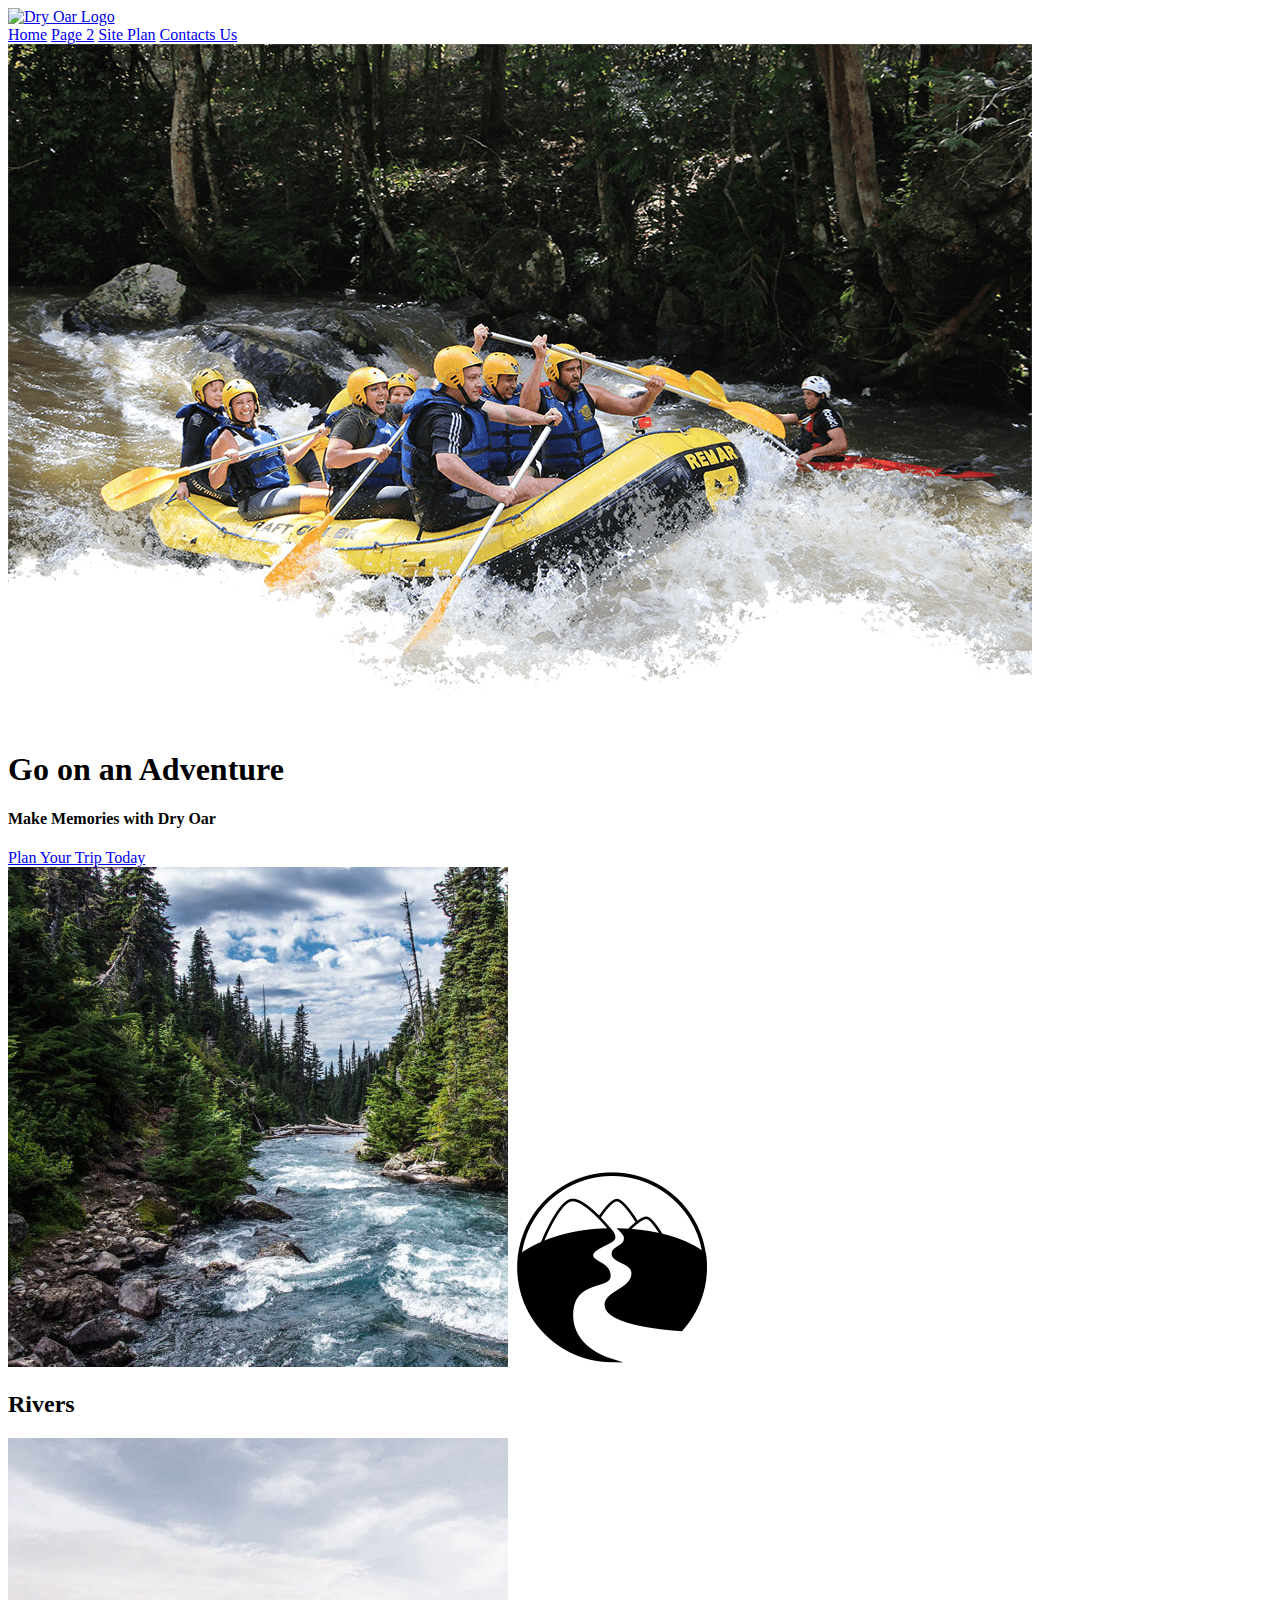
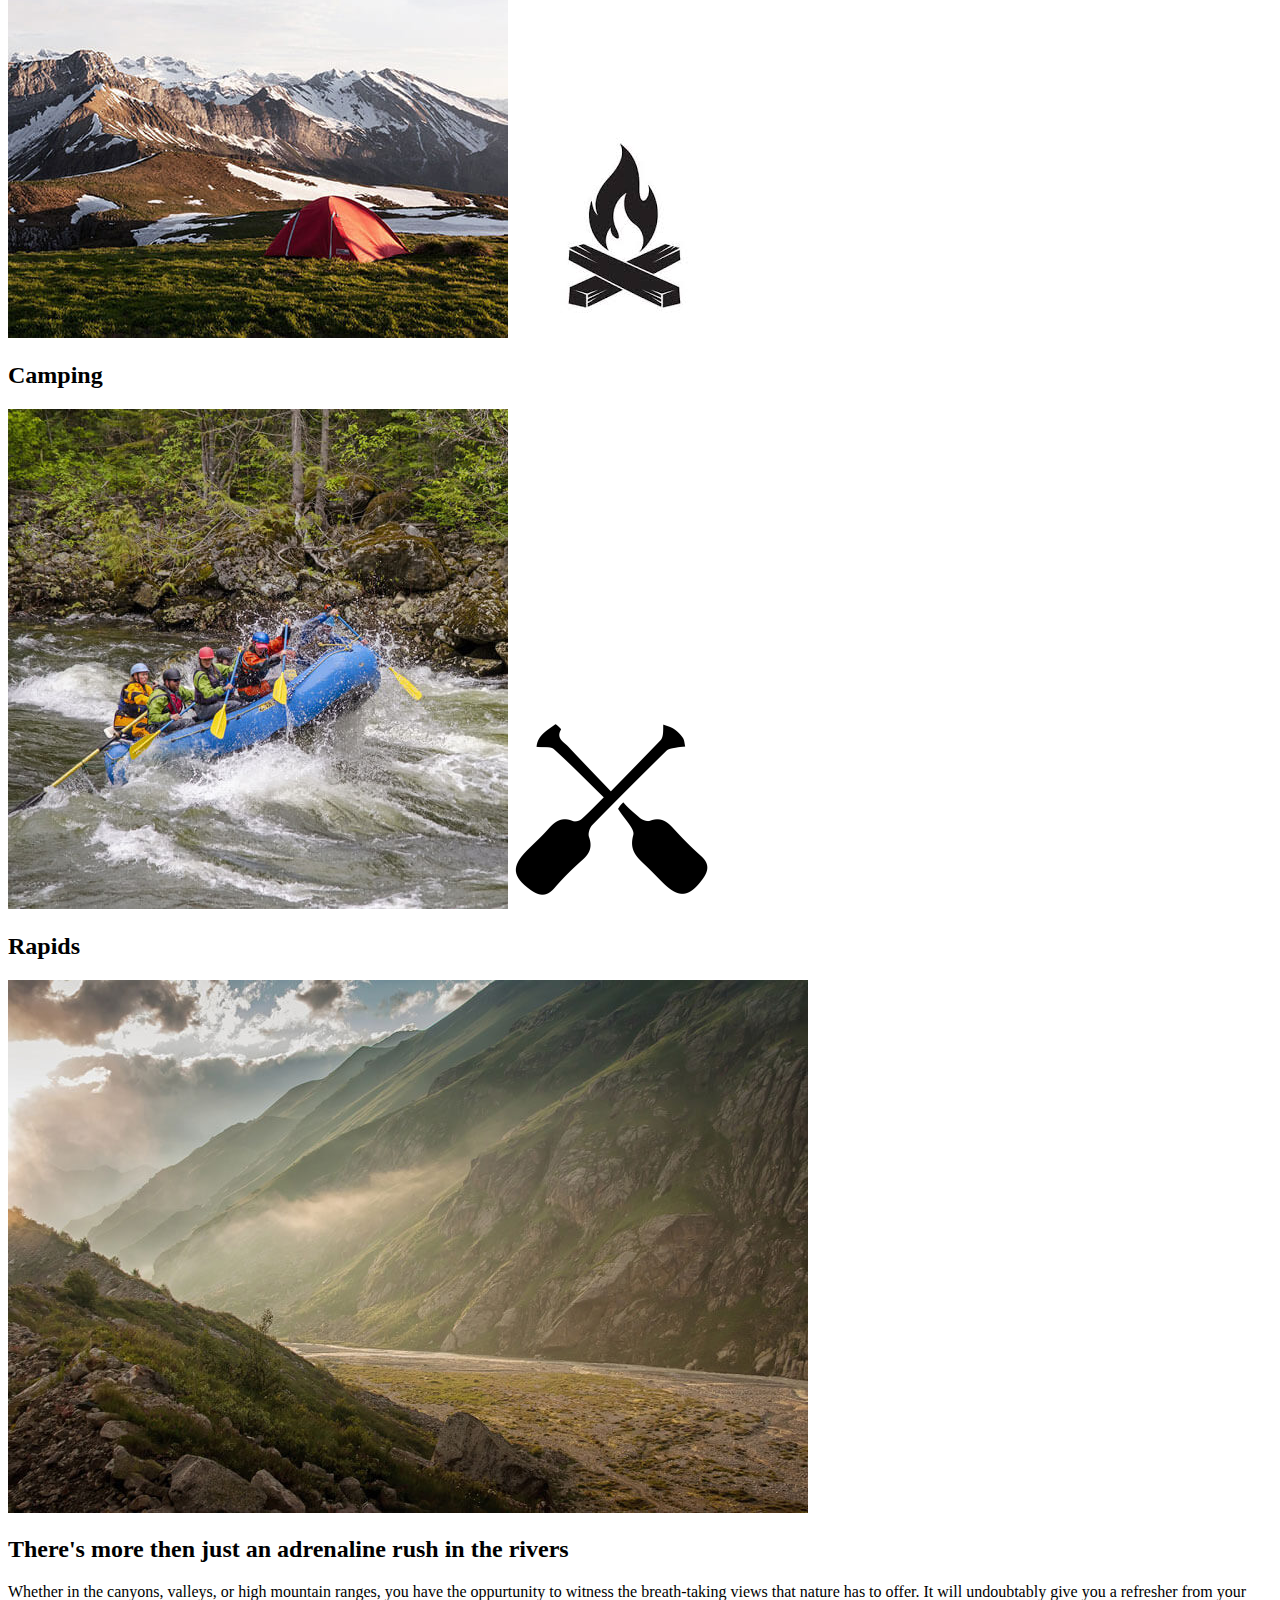
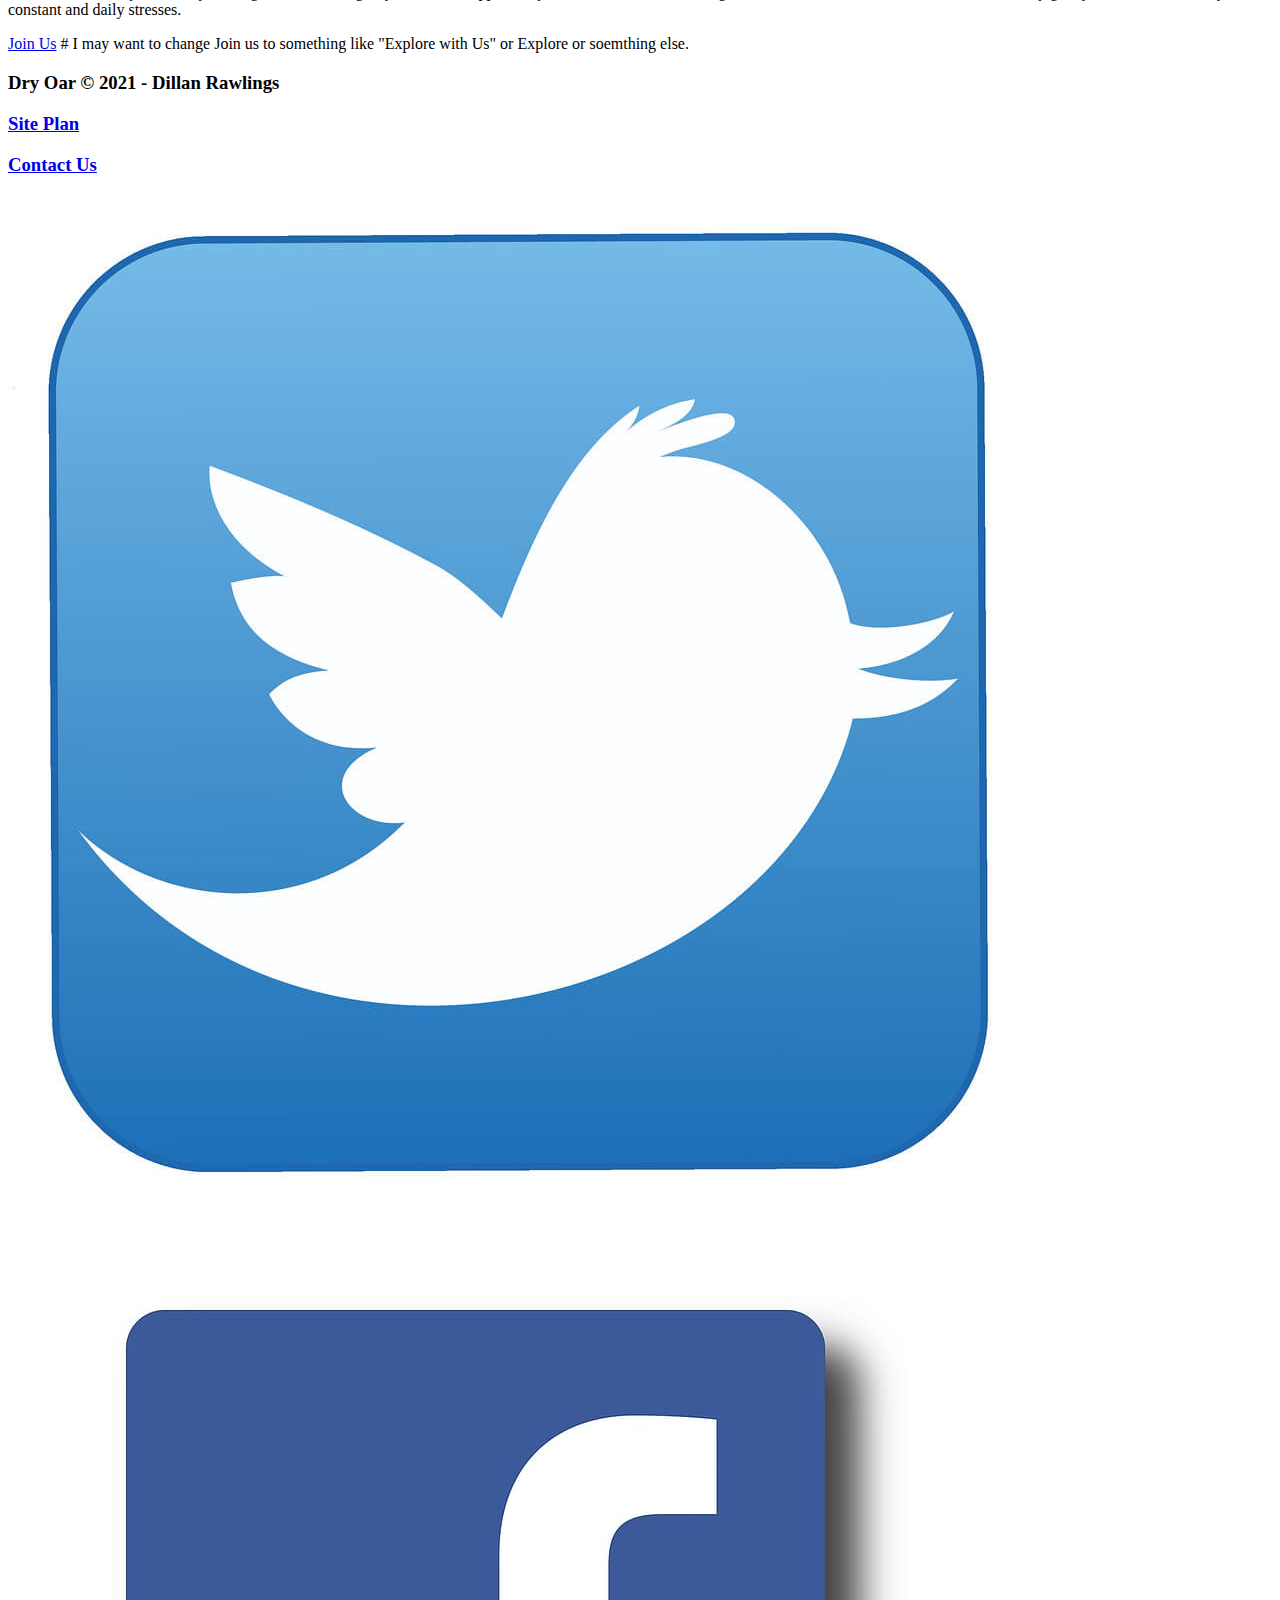
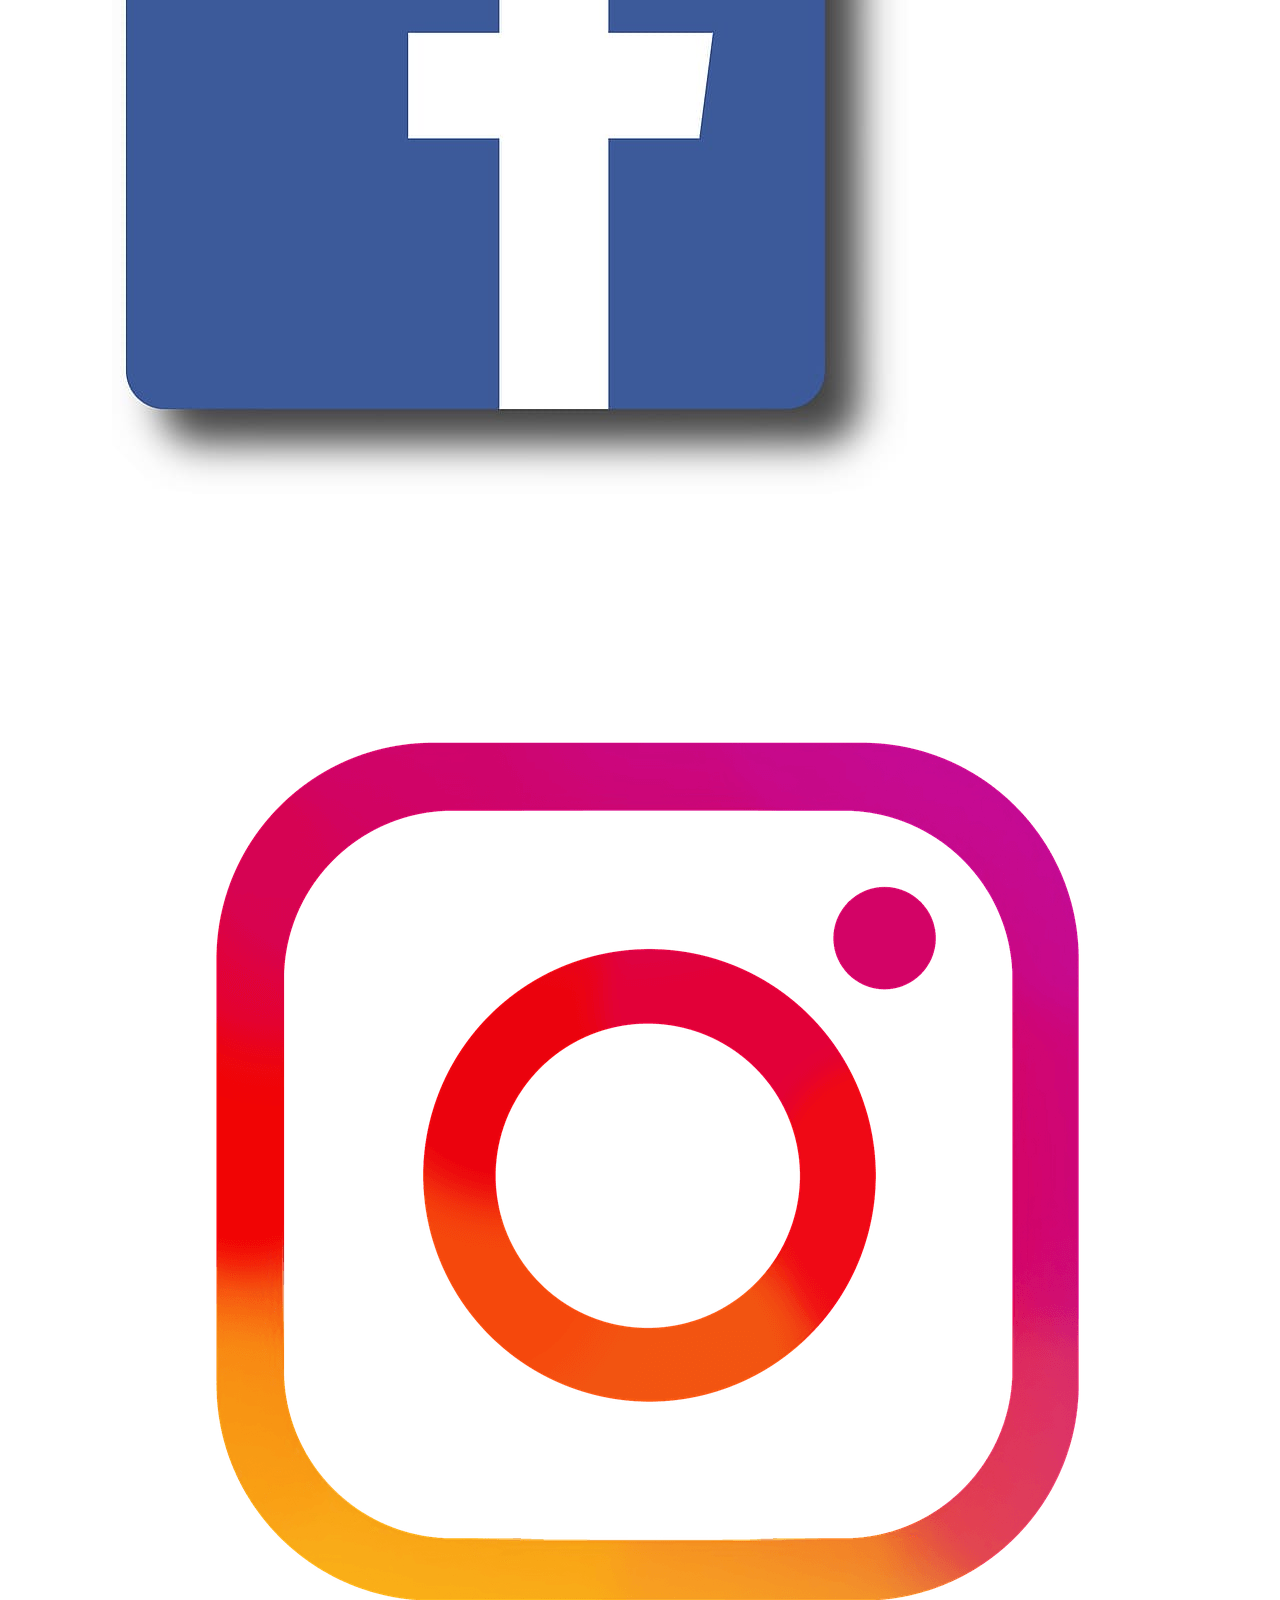
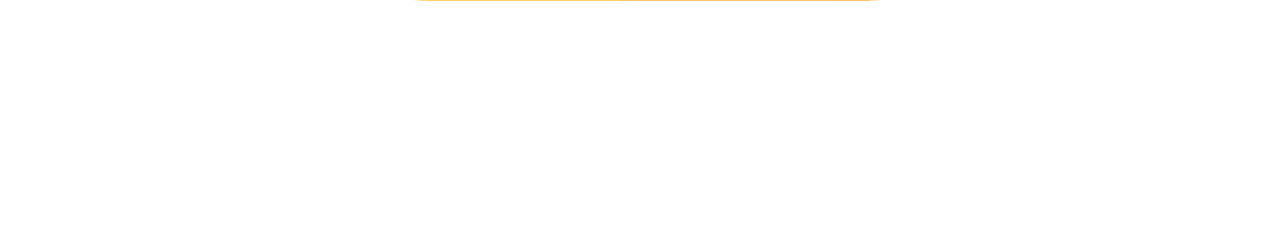
==== index.html @ 6ac30bcb "Website Making" ====
<!DOCTYPE html>
<html lang="en">
<head>
    <meta charset="UTF-8">
    <meta http-equiv="X-UA-Compatible" content="IE=edge">
    <meta name="viewport" content="width=device-width, initial-scale=1.0">
    <title>Whitewater Fun | Dry Oar Boating | Home</title>
</head>
<body>
     <header>
         <a id="logo_link" href="index.html">
            <img class="logo" src="imagesdryoarlogo.png" alt="Dry Oar Logo"/>
        </a>
        <nav>
            <a href="index.html">Home</a>
            <a href="#">Page 2</a>
            <a href="site-plan-rafting.html"> Site Plan</a>
            <a href="contactus.html">Contacts Us</a>
        </nav>
   
    </header> 
    <div id="hero">
        <div id="hero-box">
            <img id="hero-img" src="images/hero.png" alt="People enjoying a whitewater activity">
        </div>
        <section id="hero-msg">
            <h1 class="home-title">Go on an Adventure</h1>
            <h4>Make Memories with Dry Oar</h4>
            <div class="button-box">
                <a class="book" href="rates.html">Plan Your Trip Today</a>
            </div>
        </section>
    </div>
    <main class="home-grid">
        <section class="rivers-card">
            <img class="card-img" src="images/rivers.jpg" alt="Rivers in forest">
            <img class="icon" src="images/river_logo.png" alt="River Icon">
            <h2> Rivers</h2>
        </section>
        <section class="camping-card">
            <img class="card-img" src="images/camping.jpg" alt="Tent in Mountains">
            <img class="icon" src="images/fire_icon2.jpeg" alt="Fire Icon">
            <h2>Camping</h2>
        </section> 
        </section>
        <section class="rapids-card">
            <img class="card-img" src="images/rapids.jpg" alt="Rafting Boat">
            <img class="icon" src="images/Oars.png" alt="Oars Icon">
            <h2>Rapids</h2>
        </section>
        <img class="mountains" src="images/mountains.jpg" alt="Misty Mountains ready to be explored">
        <section class="msg">
            <h2>There's more then just an adrenaline rush in the rivers</h2>
            <p>Whether in the canyons, valleys, or high mountain ranges, you have the oppurtunity to witness the breath-taking 
                views that nature has to offer. It will undoubtably give you a refresher from your constant and daily stresses.</p>
            <a class="join" href="rivers.html">Join Us</a>
            # I may want to change Join us to something like "Explore with Us" or Explore or soemthing else.
        </section>
    </main>
        <!-- <section id="banner-box">
            <div id="banner1"
                <img src="place link here"
                alt="image text?"/>
                <h2>Banner Title 1</h2>
        </section> -->
    
    <footer>
        <h3>Dry Oar &copy; 2021 - Dillan Rawlings</h3>
        <h3><a href="site-plan-rafting.html">Site Plan</a></h3>
        <h3><a href="contactus.html">Contact Us</a></h3>
        <div class="social">
            <a href="https://twitter.com">
                <img src="images/twitter_logo.jpg" alt="twitter icon">
            </a>
            <a href="https://facebook.com">
                <img src="images/facebook_logo.jpg" alt="facebook icon">
            </a>
            <a href="https://instagram.com">
                <img src="images/instagram_logo.png" alt="instagram icon">            
            </a>
        </div>
    </footer>
    
</body>
</html>
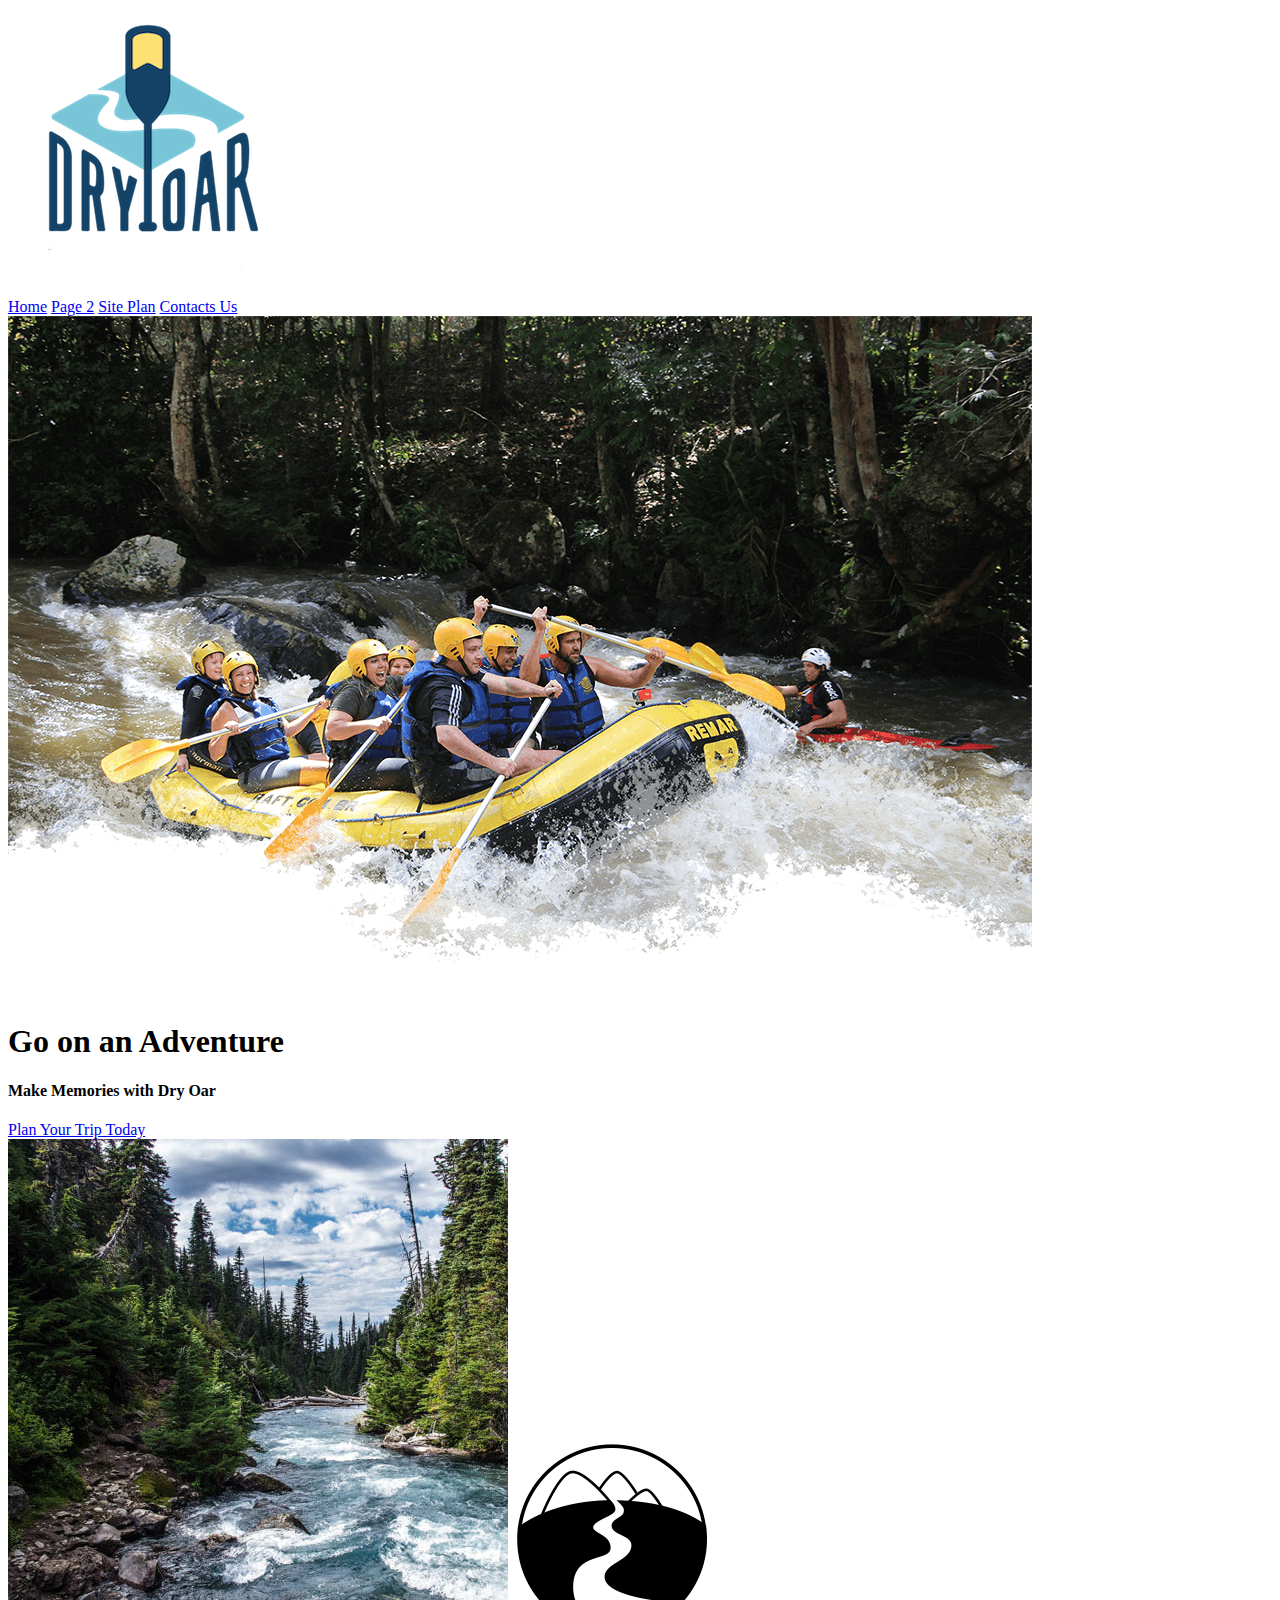
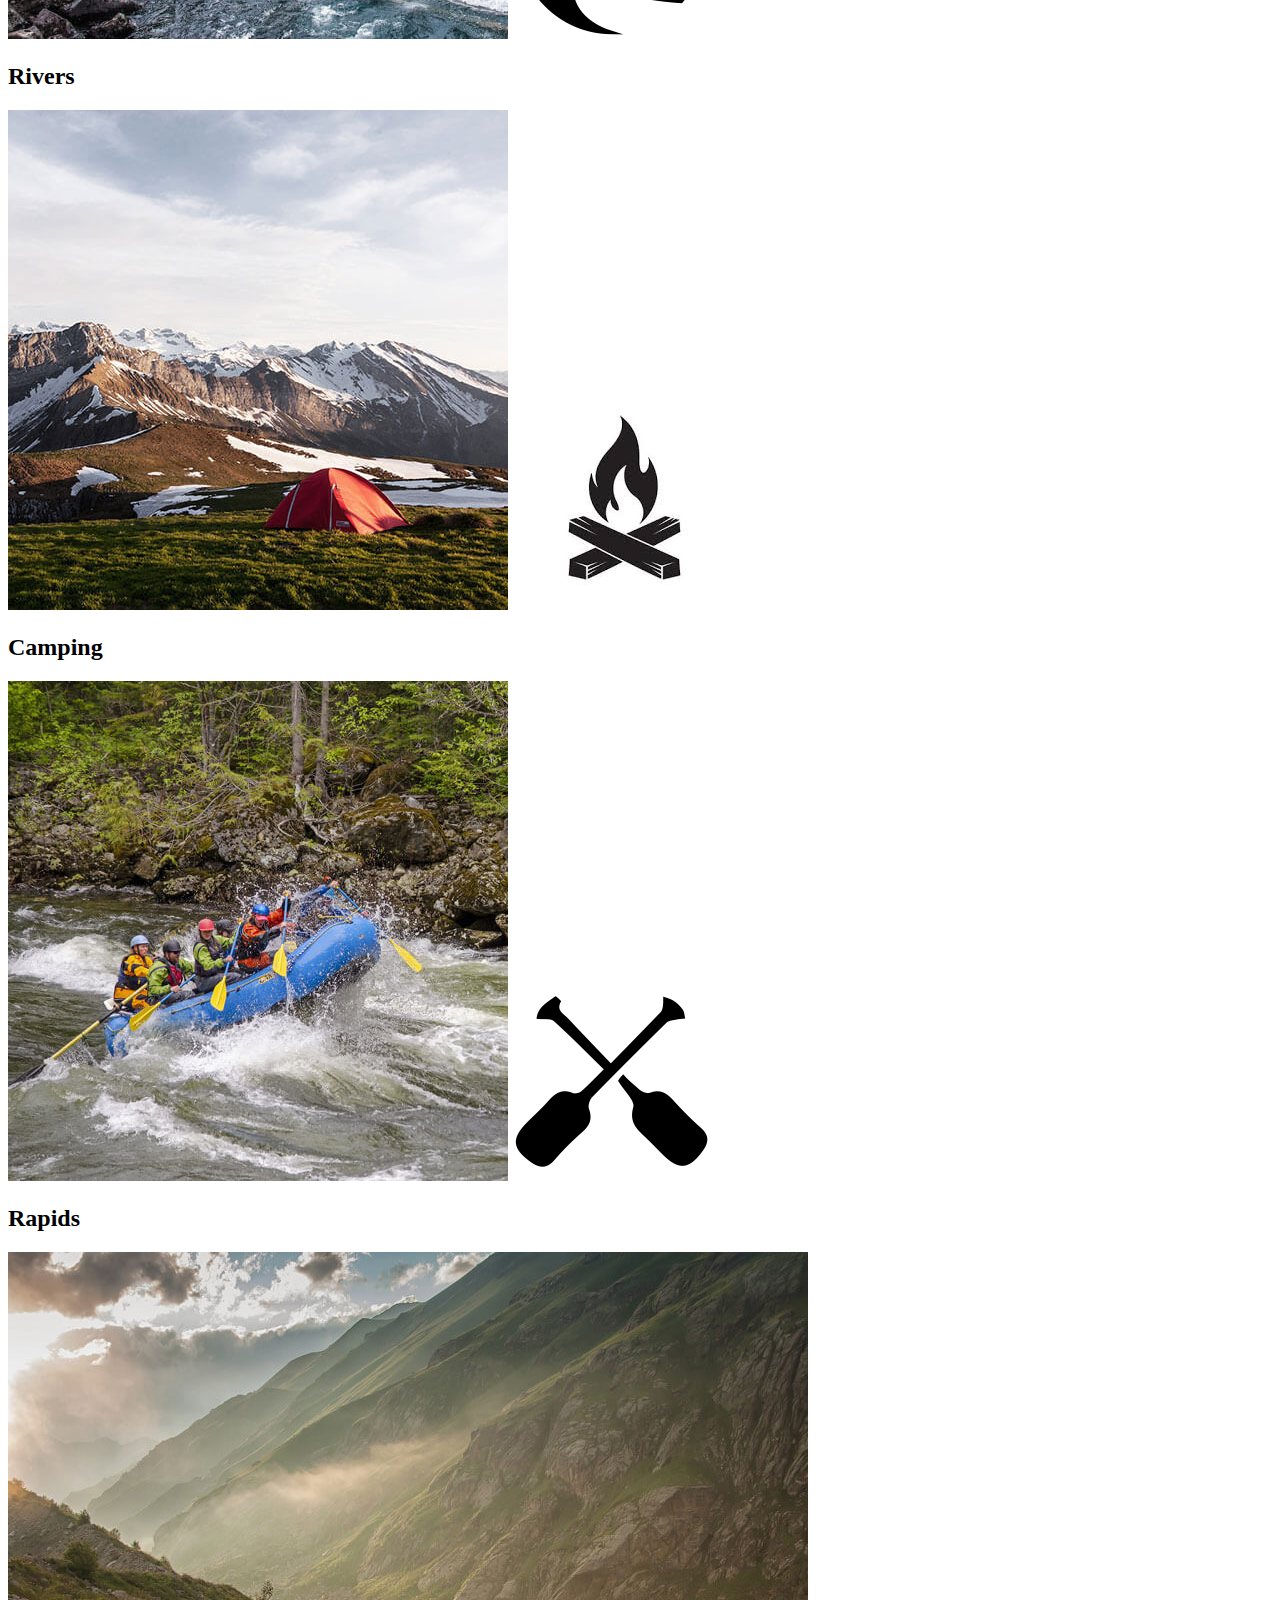
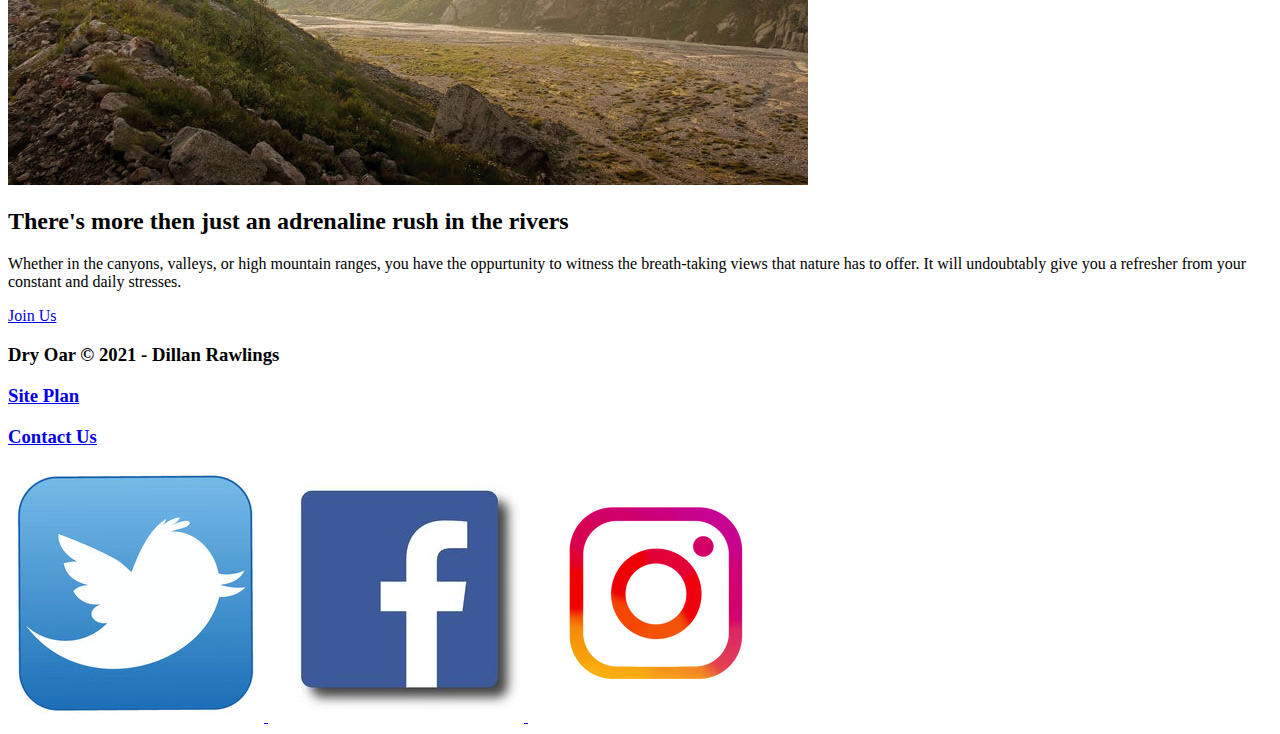
==== commit 91c9ca8c: "Fixed comment and logo" ====
--- a/index.html
+++ b/index.html
@@ -9,7 +9,7 @@
 <body>
      <header>
          <a id="logo_link" href="index.html">
-            <img class="logo" src="imagesdryoarlogo.png" alt="Dry Oar Logo"/>
+            <img class="logo" src="images/dryoarlogo.png" alt="Dry Oar Logo"/>
         </a>
         <nav>
             <a href="index.html">Home</a>
@@ -42,7 +42,7 @@
             <img class="icon" src="images/fire_icon2.jpeg" alt="Fire Icon">
             <h2>Camping</h2>
         </section> 
-        </section>
+    
         <section class="rapids-card">
             <img class="card-img" src="images/rapids.jpg" alt="Rafting Boat">
             <img class="icon" src="images/Oars.png" alt="Oars Icon">
@@ -54,7 +54,7 @@
             <p>Whether in the canyons, valleys, or high mountain ranges, you have the oppurtunity to witness the breath-taking 
                 views that nature has to offer. It will undoubtably give you a refresher from your constant and daily stresses.</p>
             <a class="join" href="rivers.html">Join Us</a>
-            # I may want to change Join us to something like "Explore with Us" or Explore or soemthing else.
+<!-- # I may want to change Join us to something like "Explore with Us" or Explore or soemthing else. -->
         </section>
     </main>
         <!-- <section id="banner-box">
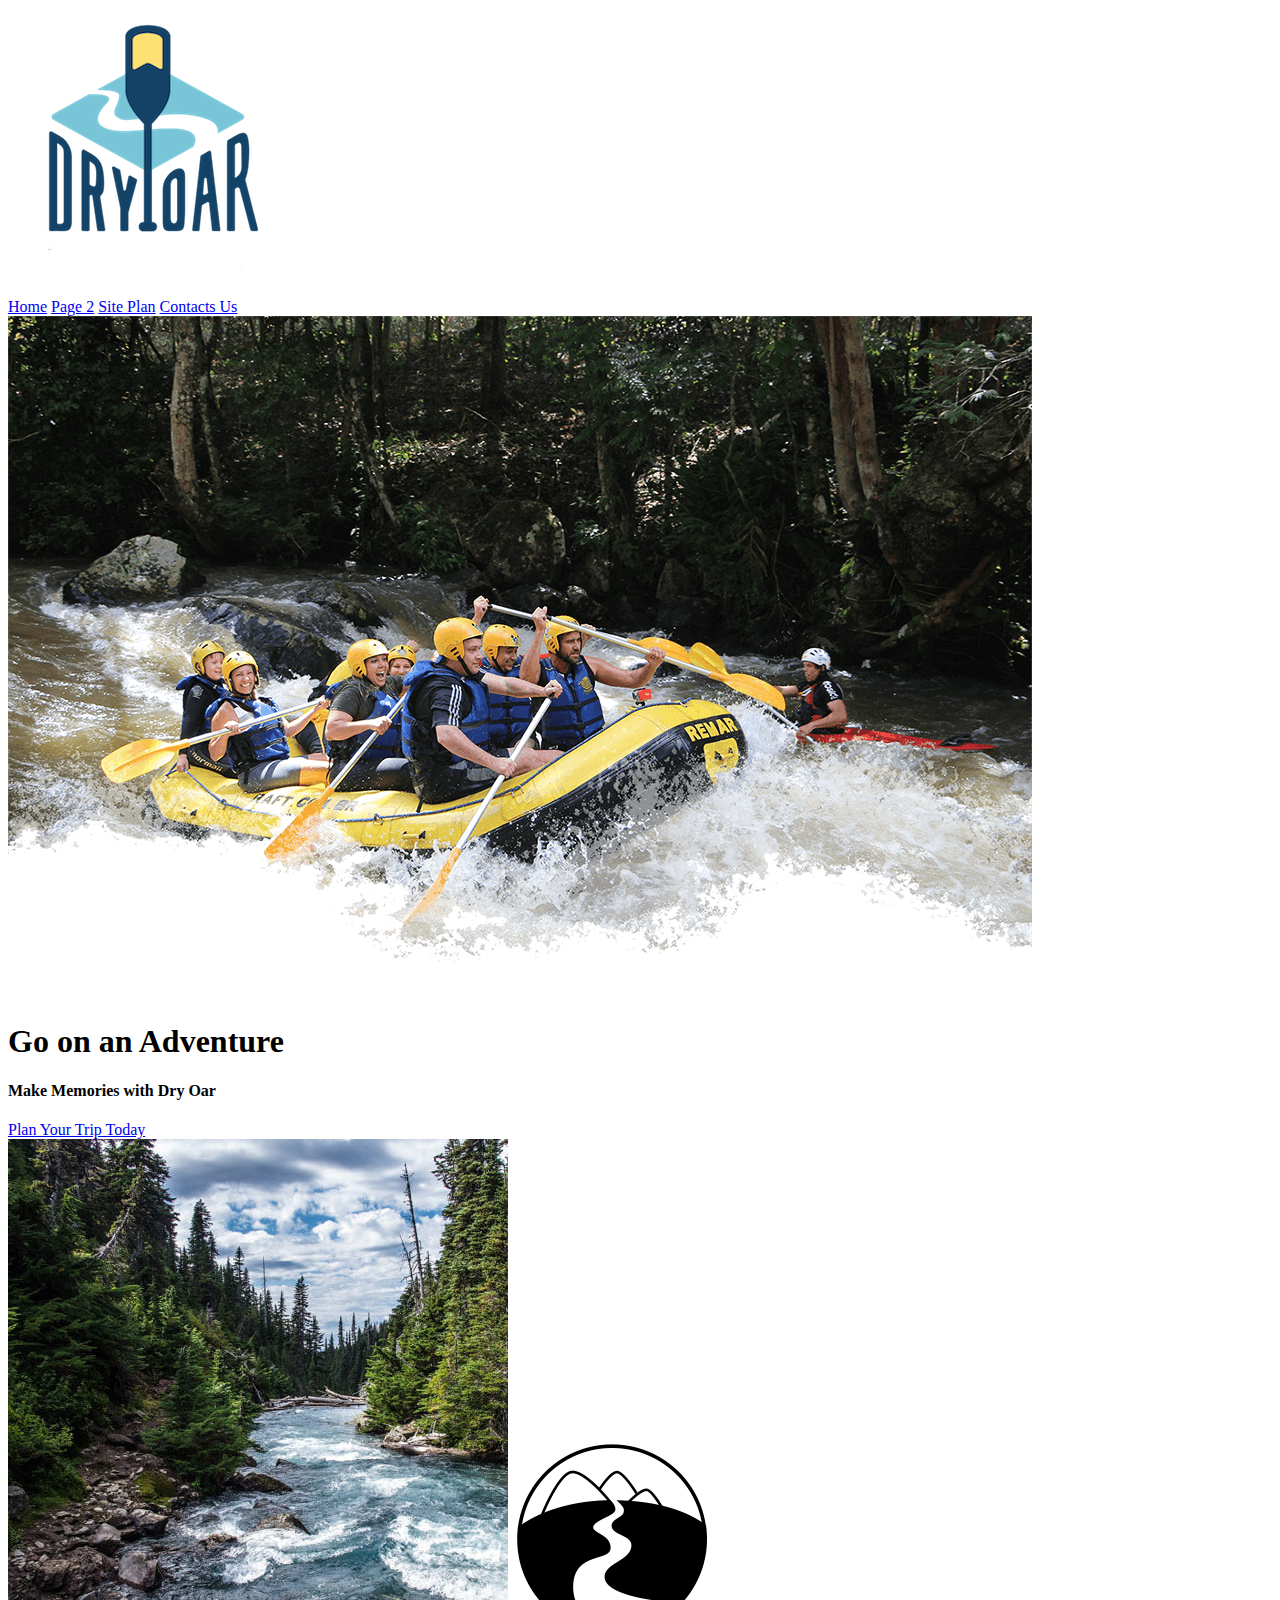
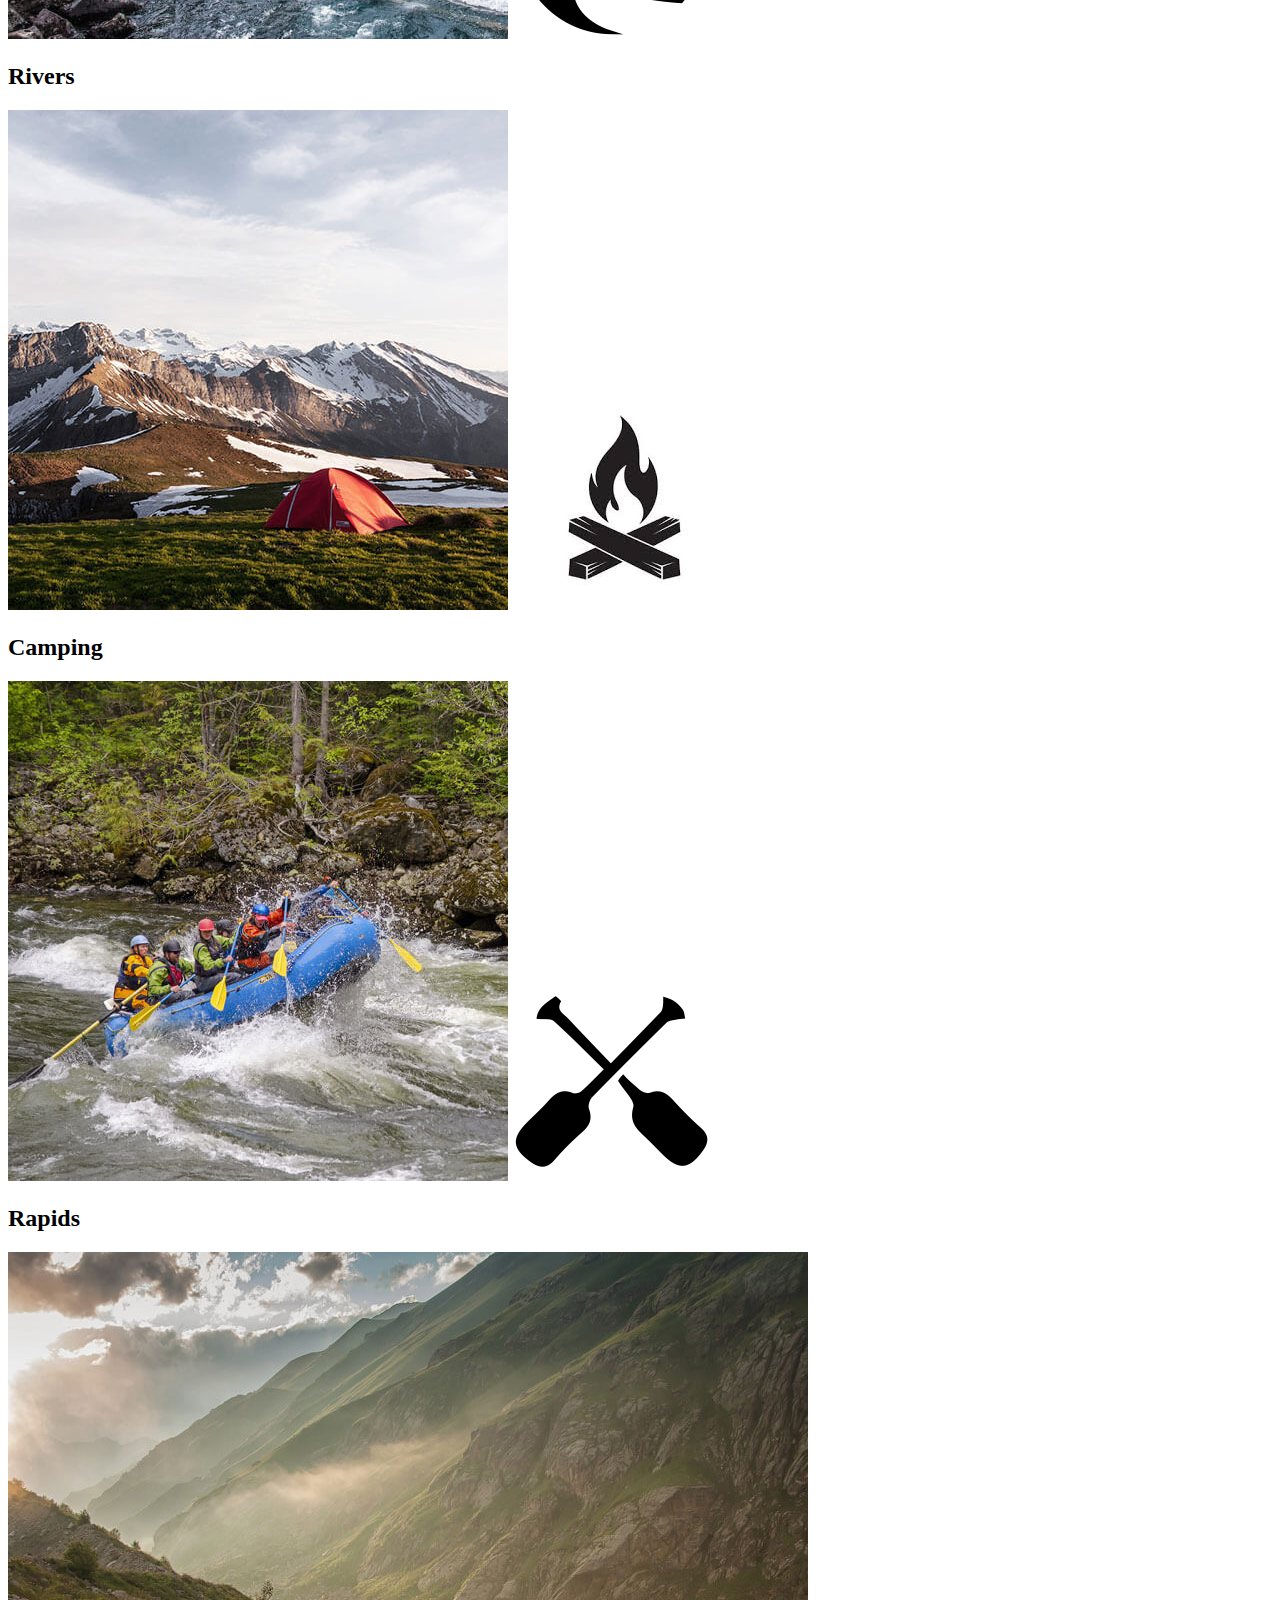
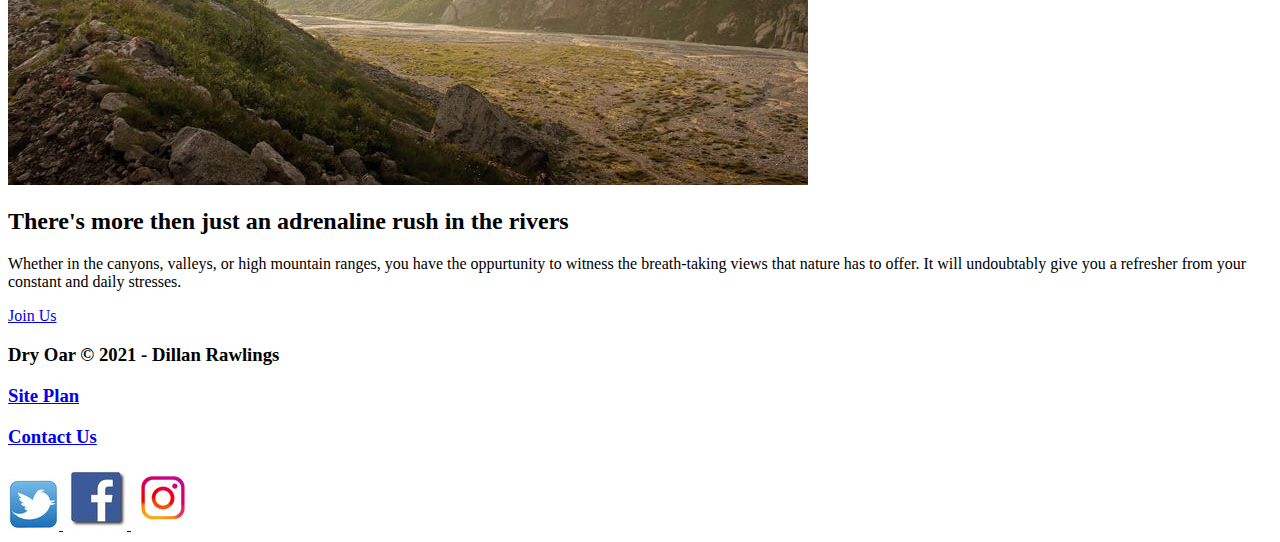
==== commit bb030870: "resize file edit" ====
--- a/index.html
+++ b/index.html
@@ -70,13 +70,13 @@
         <h3><a href="contactus.html">Contact Us</a></h3>
         <div class="social">
             <a href="https://twitter.com">
-                <img src="images/twitter_logo.jpg" alt="twitter icon">
+                <img src="images/rsz_twitter_logo.jpg" alt="twitter icon">
             </a>
             <a href="https://facebook.com">
                 <img src="images/facebook_logo.jpg" alt="facebook icon">
             </a>
             <a href="https://instagram.com">
-                <img src="images/instagram_logo.png" alt="instagram icon">            
+                <img src="images/rsz_instagram_logo.png" alt="instagram icon">            
             </a>
         </div>
     </footer>
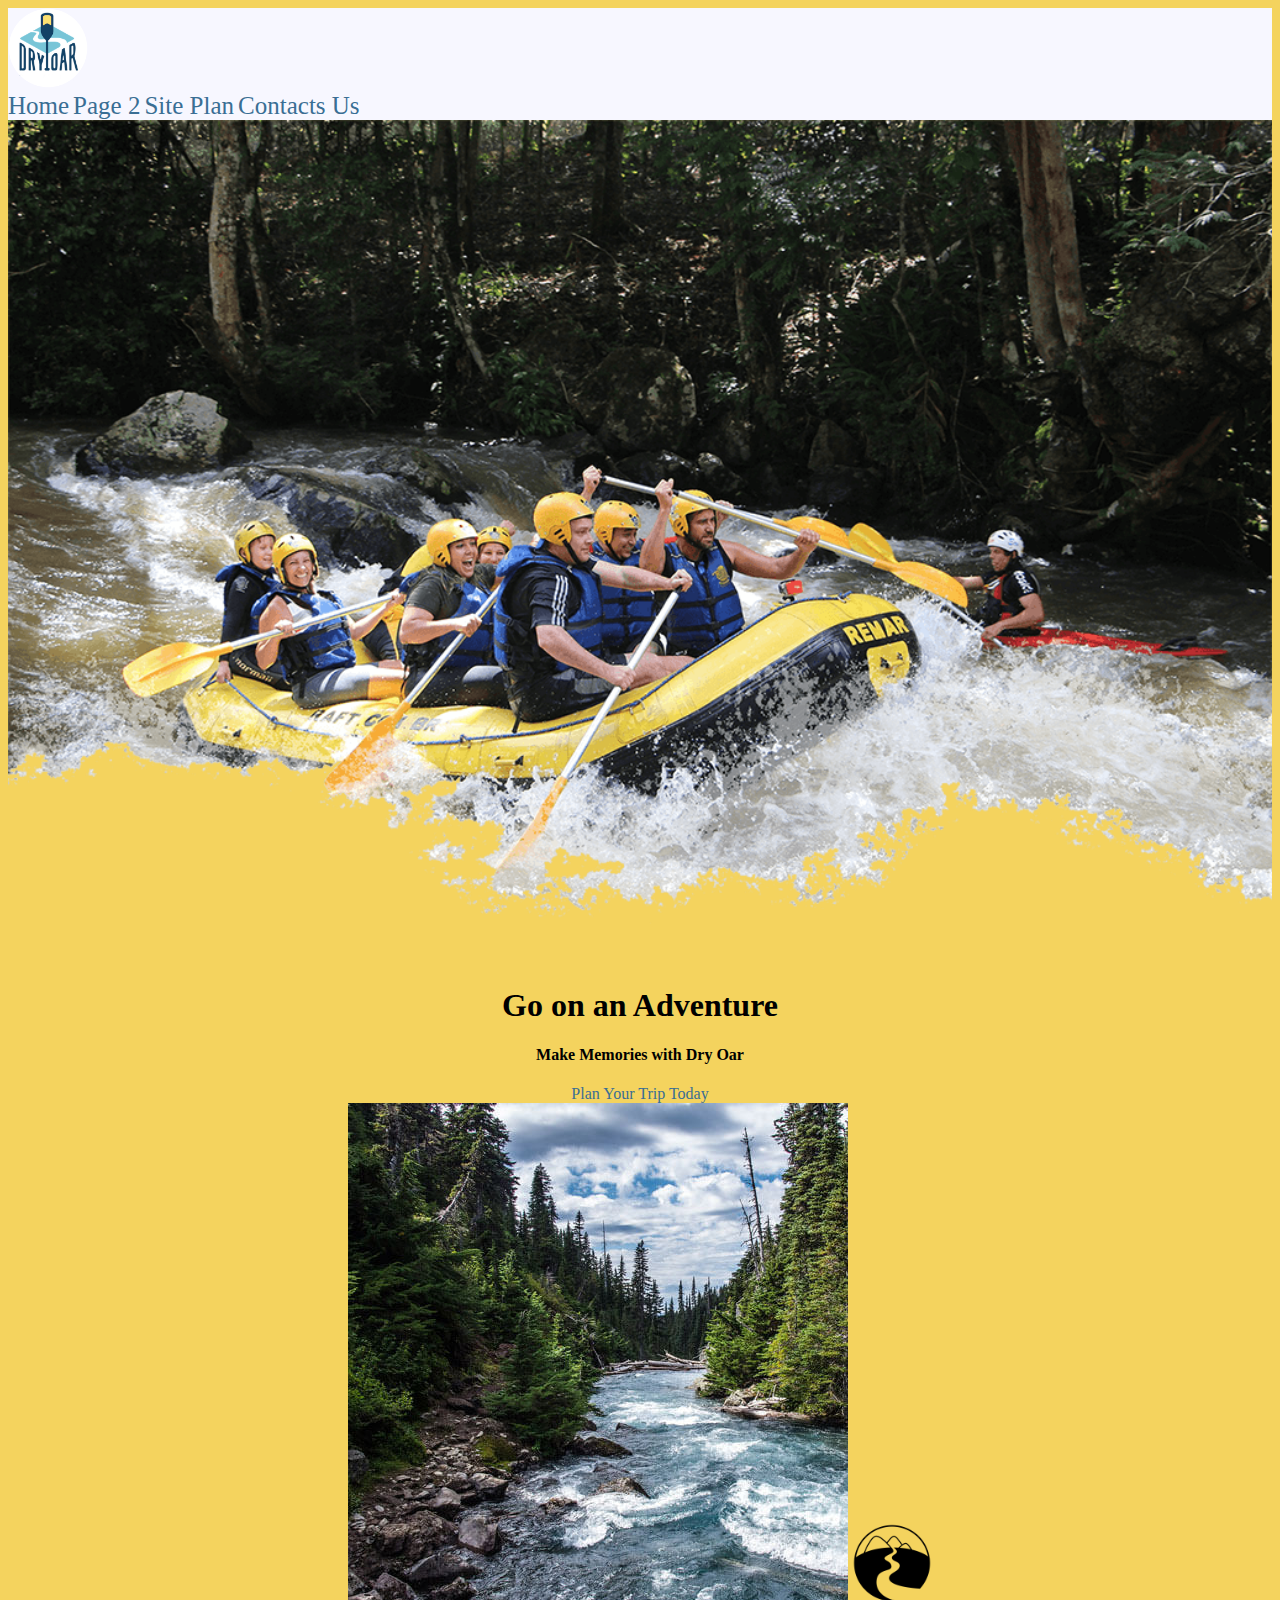
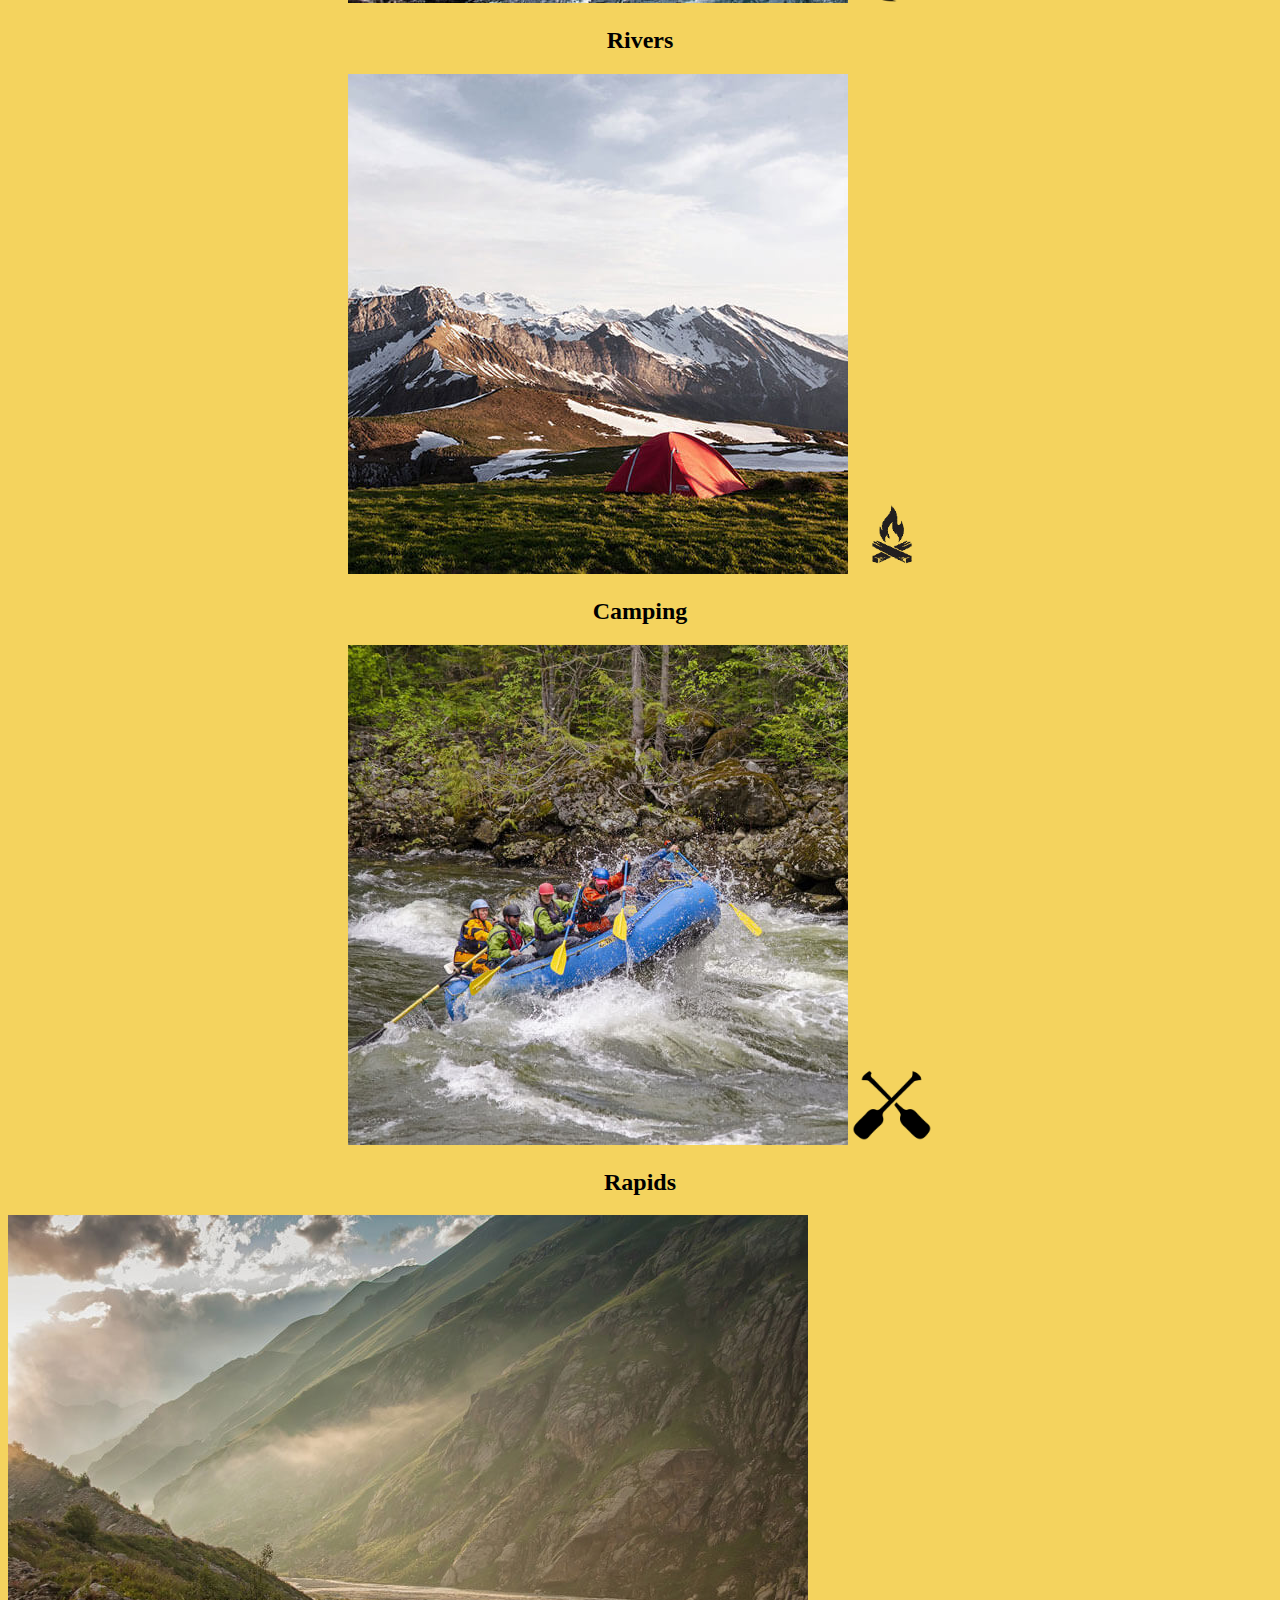
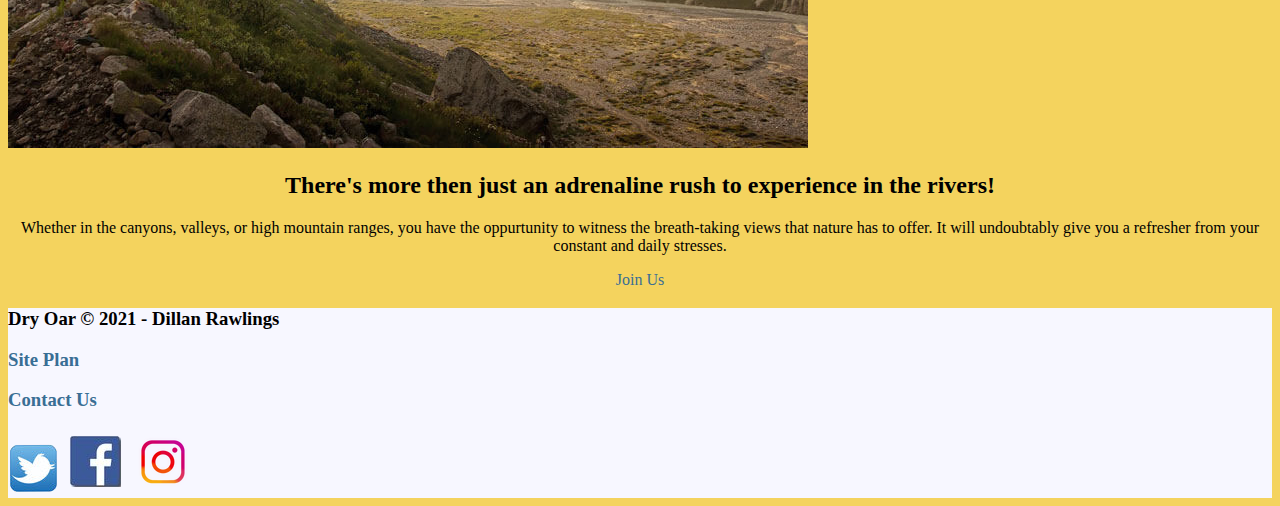
==== commit 9d84a15d: "W04_Adding-more" ====
--- a/index.html
+++ b/index.html
@@ -4,82 +4,86 @@
     <meta charset="UTF-8">
     <meta http-equiv="X-UA-Compatible" content="IE=edge">
     <meta name="viewport" content="width=device-width, initial-scale=1.0">
+    <link rel="stylesheet" href="styles/style.css">
     <title>Whitewater Fun | Dry Oar Boating | Home</title>
 </head>
 <body>
-     <header>
-         <a id="logo_link" href="index.html">
-            <img class="logo" src="images/dryoarlogo.png" alt="Dry Oar Logo"/>
-        </a>
-        <nav>
-            <a href="index.html">Home</a>
-            <a href="#">Page 2</a>
-            <a href="site-plan-rafting.html"> Site Plan</a>
-            <a href="contactus.html">Contacts Us</a>
-        </nav>
-   
-    </header> 
-    <div id="hero">
-        <div id="hero-box">
-            <img id="hero-img" src="images/hero.png" alt="People enjoying a whitewater activity">
+    <div id="content">
+        <header>
+            <a id="logo_link" href="index.html">
+                <img class="logo" src="images/dryoarlogo.png" alt="Dry Oar Logo"/>
+            </a>
+            <nav>
+                <a href="index.html">Home</a>
+                <a href="#">Page 2</a>
+                <a href="site-plan-rafting.html"> Site Plan</a>
+                <a href="contactus.html">Contacts Us</a>
+            </nav>
+    
+        </header> 
+        <div id="hero">
+            <div id="hero-box">
+                <img id="hero-img" src="images/hero.png" alt="People enjoying a whitewater activity">
+            </div>
+            <section id="hero-msg">
+                <h1 class="home-title">Go on an Adventure</h1>
+                <h4>Make Memories with Dry Oar</h4>
+                <div class="button-box">
+                    <a class="book" href="rates.html">Plan Your Trip Today</a>
+                </div>
+            </section>
         </div>
-        <section id="hero-msg">
-            <h1 class="home-title">Go on an Adventure</h1>
-            <h4>Make Memories with Dry Oar</h4>
-            <div class="button-box">
-                <a class="book" href="rates.html">Plan Your Trip Today</a>
+        <main class="home-grid">
+            <section class="rivers-card">
+                <img class="card-img" src="images/rivers.jpg" alt="Rivers in forest">
+                <img class="icon" src="images/river_logo.png" alt="River Icon">
+                <h2> Rivers</h2>
+            </section>
+            <section class="camping-card">
+                <img class="card-img" src="images/camping.jpg" alt="Tent in Mountains">
+                <img class="icon" src="images/fire_icon3.png" alt="Fire Icon">
+                <h2>Camping</h2>
+            </section> 
+        
+            <section class="rapids-card">
+                <img class="card-img" src="images/rapids.jpg" alt="Rafting Boat">
+                <img class="icon" src="images/Oars.png" alt="Oars Icon">
+                <h2>Rapids</h2>
+            </section>
+            <div id="backgorund"></div>
+                <img class="mountains" src="images/mountains.jpg" alt="Misty Mountains ready to be explored">
+            <section class="msg">
+                <h2>There's more then just an adrenaline rush to experience in the rivers!</h2>
+                <p>Whether in the canyons, valleys, or high mountain ranges, you have the oppurtunity to witness the breath-taking 
+                    views that nature has to offer. It will undoubtably give you a refresher from your constant and daily stresses.</p>
+                <a class="join" href="rivers.html">Join Us</a>
+    <!-- # I may want to change Join us to something like "Explore with Us" or Explore or soemthing else. -->
+            </section>
+        </main>
+            <!-- <section id="banner-box">
+                <div id="banner1"
+                    <img src="place link here"
+                    alt="image text?"/>
+                    <h2>Banner Title 1</h2>
+            </section> -->
+        
+        <footer>
+            <h3>Dry Oar &copy; 2021 - Dillan Rawlings</h3>
+            <h3><a href="site-plan-rafting.html">Site Plan</a></h3>
+            <h3><a href="contactus.html">Contact Us</a></h3>
+            <div class="social">
+                <a href="https://twitter.com" target="_blank">
+                    <img src="images/rsz_twitter_logo2.png" alt="twitter icon">
+                </a>
+                <a href="https://facebook.com" target="_blank">
+                    <img src="images/facebook_logo2.png" alt="facebook icon">
+                </a>
+                <a href="https://instagram.com" target="blank">
+                    <img src="images/rsz_instagram_logo.png" alt="instagram icon">            
+                </a>
             </div>
-        </section>
+        </footer>
+    
     </div>
-    <main class="home-grid">
-        <section class="rivers-card">
-            <img class="card-img" src="images/rivers.jpg" alt="Rivers in forest">
-            <img class="icon" src="images/river_logo.png" alt="River Icon">
-            <h2> Rivers</h2>
-        </section>
-        <section class="camping-card">
-            <img class="card-img" src="images/camping.jpg" alt="Tent in Mountains">
-            <img class="icon" src="images/fire_icon2.jpeg" alt="Fire Icon">
-            <h2>Camping</h2>
-        </section> 
-    
-        <section class="rapids-card">
-            <img class="card-img" src="images/rapids.jpg" alt="Rafting Boat">
-            <img class="icon" src="images/Oars.png" alt="Oars Icon">
-            <h2>Rapids</h2>
-        </section>
-        <img class="mountains" src="images/mountains.jpg" alt="Misty Mountains ready to be explored">
-        <section class="msg">
-            <h2>There's more then just an adrenaline rush in the rivers</h2>
-            <p>Whether in the canyons, valleys, or high mountain ranges, you have the oppurtunity to witness the breath-taking 
-                views that nature has to offer. It will undoubtably give you a refresher from your constant and daily stresses.</p>
-            <a class="join" href="rivers.html">Join Us</a>
-<!-- # I may want to change Join us to something like "Explore with Us" or Explore or soemthing else. -->
-        </section>
-    </main>
-        <!-- <section id="banner-box">
-            <div id="banner1"
-                <img src="place link here"
-                alt="image text?"/>
-                <h2>Banner Title 1</h2>
-        </section> -->
-    
-    <footer>
-        <h3>Dry Oar &copy; 2021 - Dillan Rawlings</h3>
-        <h3><a href="site-plan-rafting.html">Site Plan</a></h3>
-        <h3><a href="contactus.html">Contact Us</a></h3>
-        <div class="social">
-            <a href="https://twitter.com">
-                <img src="images/rsz_twitter_logo.jpg" alt="twitter icon">
-            </a>
-            <a href="https://facebook.com">
-                <img src="images/facebook_logo.jpg" alt="facebook icon">
-            </a>
-            <a href="https://instagram.com">
-                <img src="images/rsz_instagram_logo.png" alt="instagram icon">            
-            </a>
-        </div>
-    </footer>
-    
 </body>
 </html>--- a/styles/style.css
+++ b/styles/style.css
@@ -0,0 +1,89 @@
+
+
+#hero {
+    max-width: 1600px;
+}
+#content {
+    max-width: 1600px;
+    margin: 0 auto;
+}
+.logo, .icon {
+    width:80px;
+}
+#hero-img {
+    width: 100%;
+}
+nav a {
+    text-align:center;
+    color: #396E94;
+    font-size: 25px;
+    text-decoration: none;
+}
+.home-title {
+    color: black;
+}
+h4 {
+    color: black;
+}
+#hero-msg, h1, h4 {
+    background-color:#f4d35e ;
+    text-align: center;
+}
+.button-box {
+    text-align:center;
+}
+main section {
+    text-align:center;
+}
+.mountains { 
+    text-align:center;
+    /* margin: 0 auto; */
+}
+/* ^^^^^^^ ???????? Why is this image not wanting to center??? */
+#background { 
+    height:725px;
+    background-color: #f7f7ff;
+}
+body {
+    background-color:#f4d35e;
+}
+header {
+    background-color: #f7f7ff;
+
+}
+nav a:hover {
+    background-color: #396E94;
+    color: #f7f7ff;
+}
+.book, .join {
+    background-color: #f4d35e;
+    color:#396E94;
+    text-decoration: none;
+}
+.book:hover, .join:hover {
+    background-color: #396E94;
+    color: #f7f7ff;
+}
+
+.msg {
+    background-color: #f4d35e;
+}
+.msg h2,.msg p {
+    color:black;
+}
+footer {
+    background-color: #f7f7ff;
+}
+footer h3 {
+    color:black;
+}
+footer h3 a:hover {
+    text-decoration: underline;
+}
+footer a {
+    color: #396E94;
+    text-decoration: none;
+}
+footer a:hover {
+    color:black;
+}
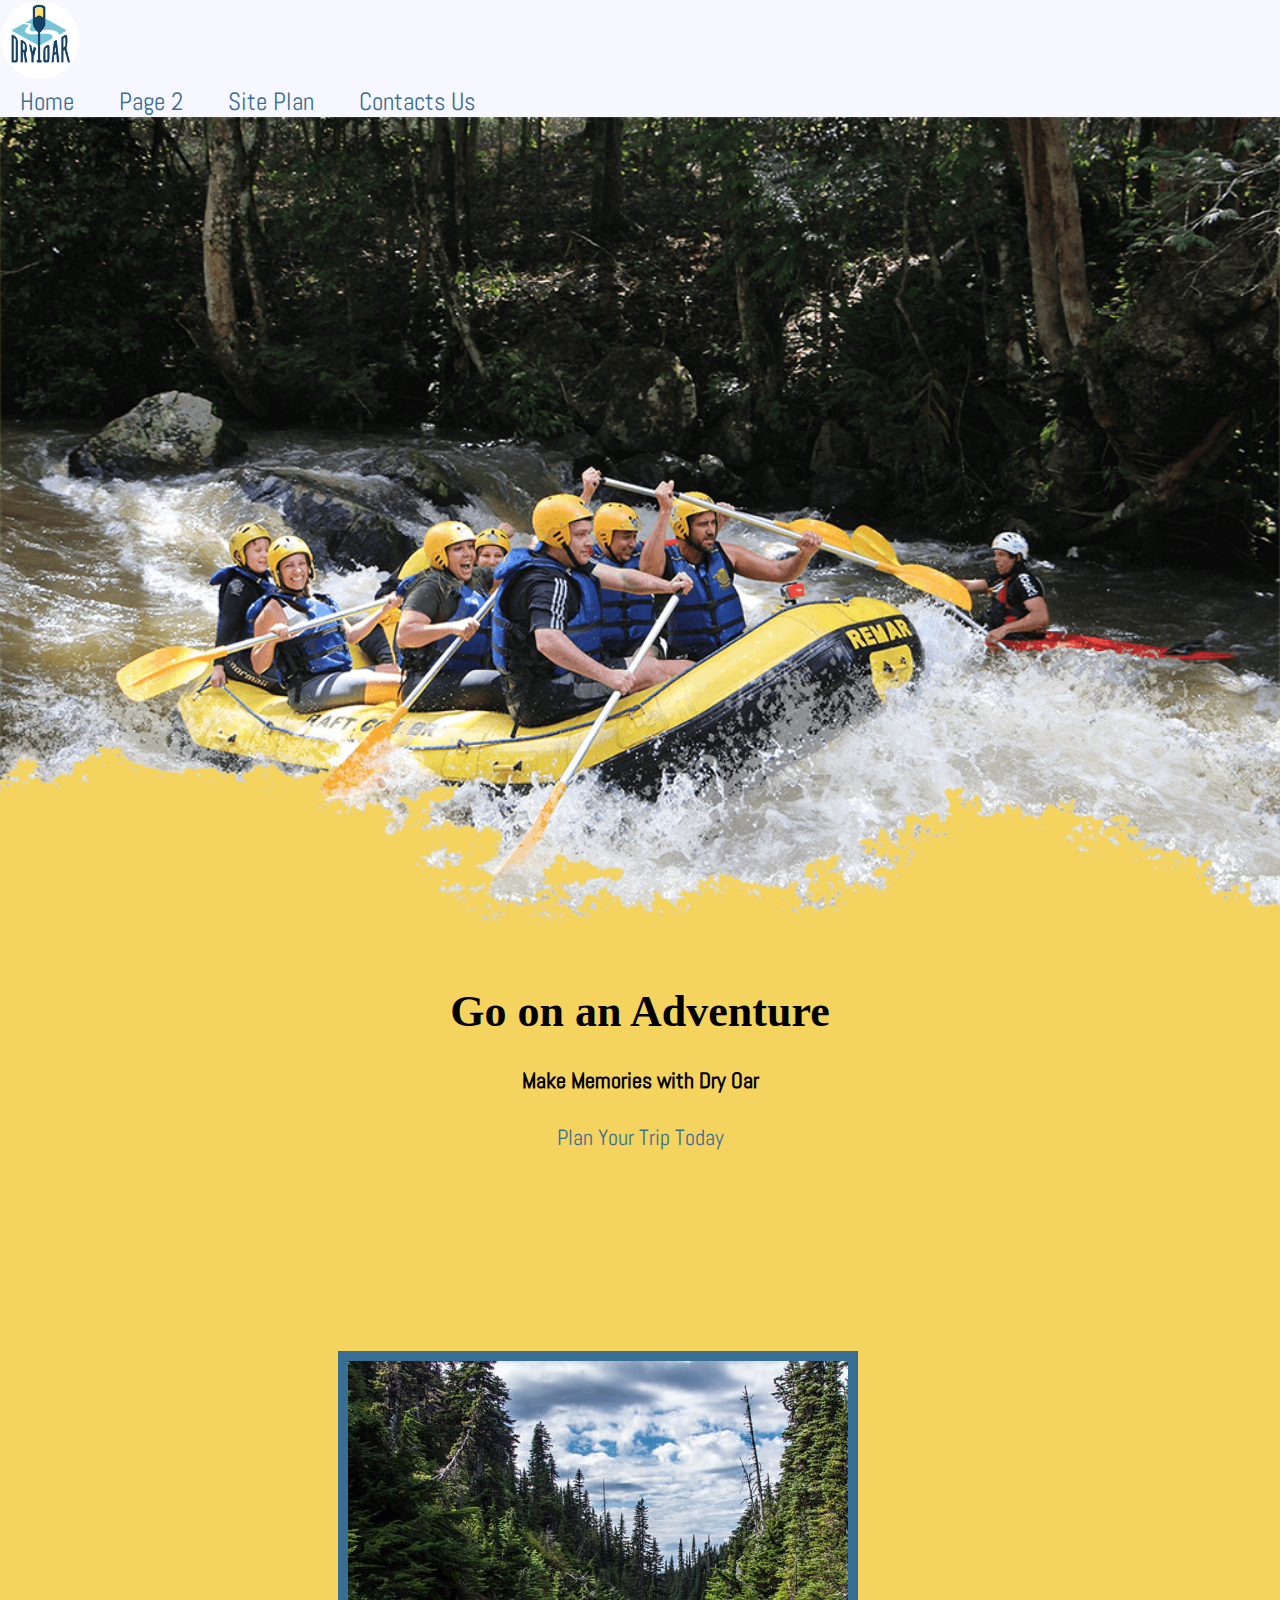
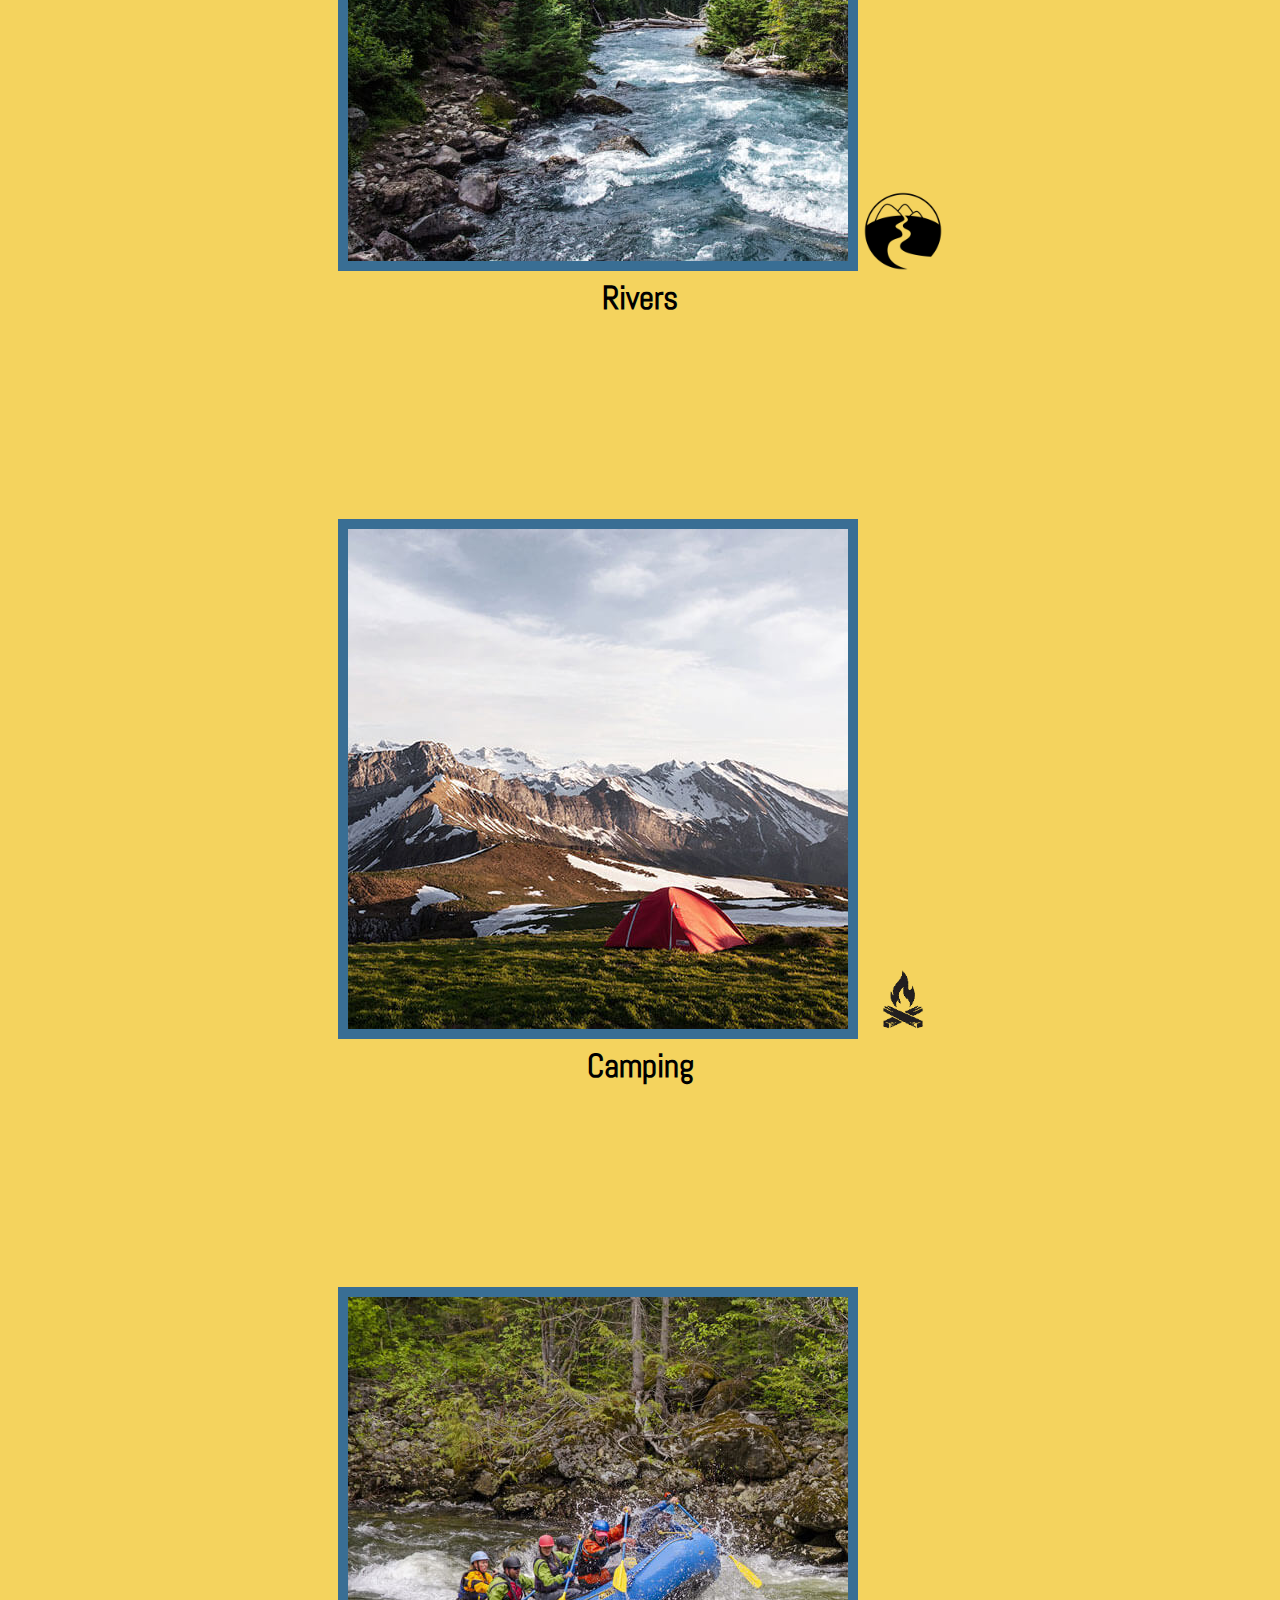
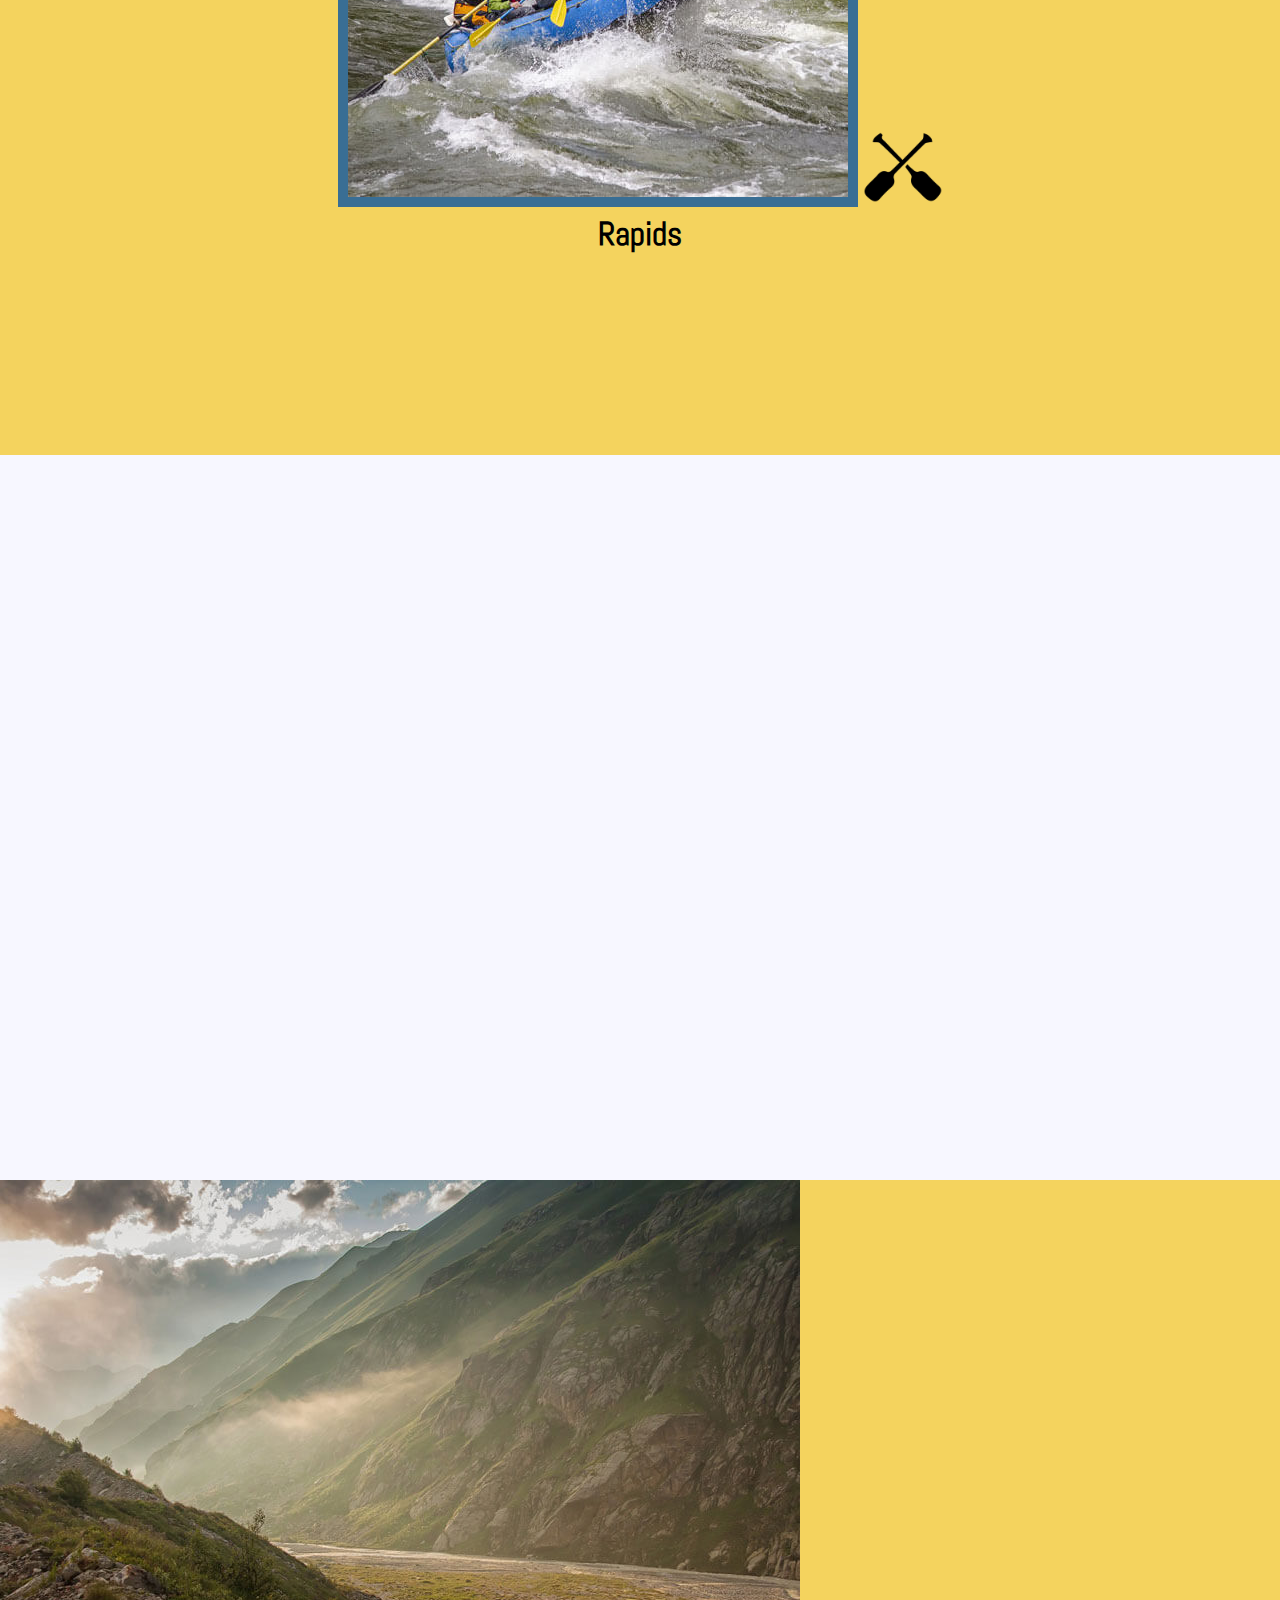
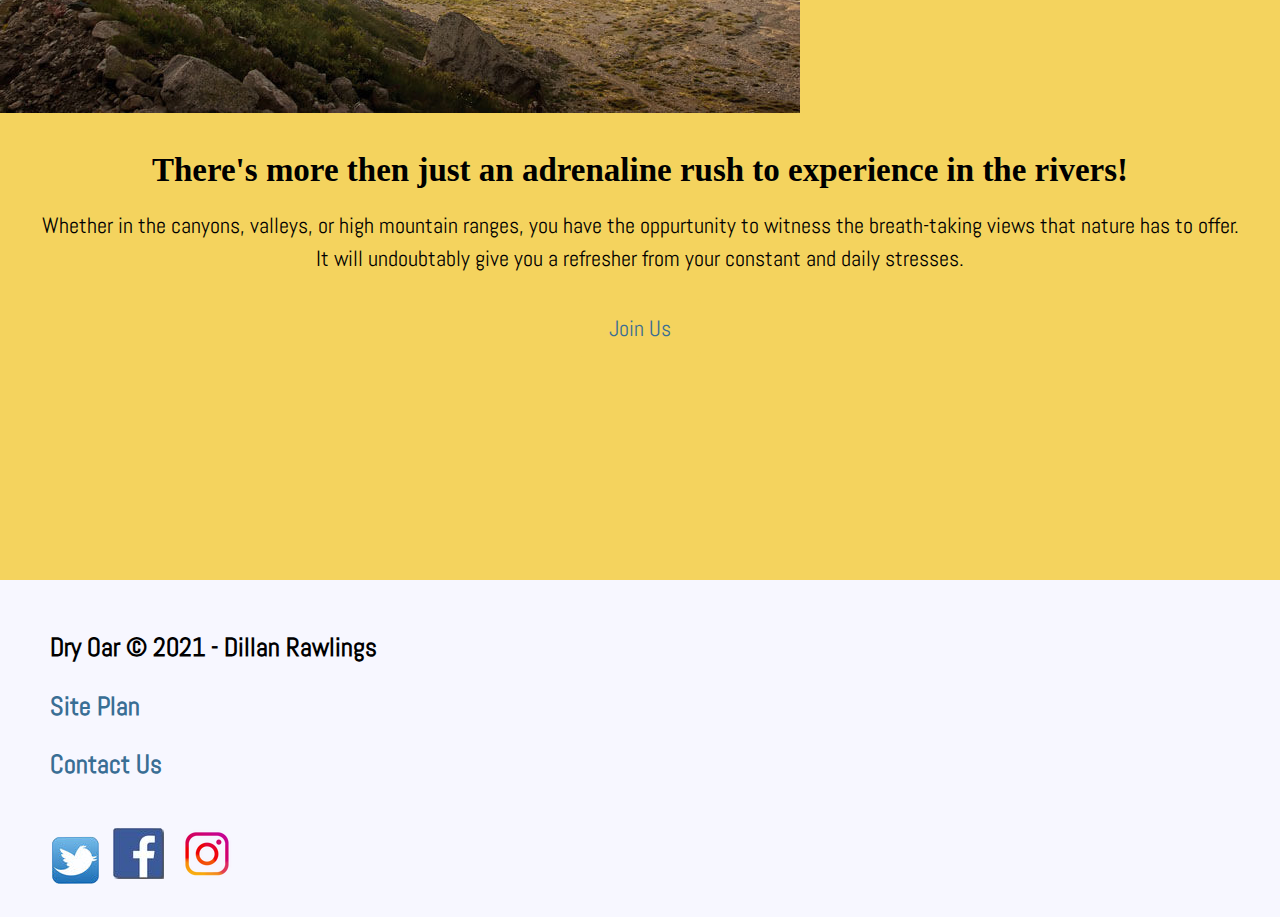
==== commit 819adfc9: "finished_changes" ====
--- a/index.html
+++ b/index.html
@@ -50,7 +50,7 @@
                 <img class="icon" src="images/Oars.png" alt="Oars Icon">
                 <h2>Rapids</h2>
             </section>
-            <div id="backgorund"></div>
+            <div id="background"></div>
                 <img class="mountains" src="images/mountains.jpg" alt="Misty Mountains ready to be explored">
             <section class="msg">
                 <h2>There's more then just an adrenaline rush to experience in the rivers!</h2>
--- a/styles/style.css
+++ b/styles/style.css
@@ -1,3 +1,5 @@
+@import url('https://fonts.googleapis.com/css2?family=Abel&family=Merienda+One&display=swap');
+
 
 
 #hero {
@@ -10,6 +12,9 @@
 .logo, .icon {
     width:80px;
 }
+#logo_link {
+    padding-top: 5px;
+}
 #hero-img {
     width: 100%;
 }
@@ -18,9 +23,14 @@
     color: #396E94;
     font-size: 25px;
     text-decoration: none;
+    padding: 20px;
+    /* 20px padding looks better to me */
 }
 .home-title {
     color: black;
+    font-family: "Merienda One" , "Georgia" , Verdana;
+    font-size: 2em;
+    margin-top: 10px;
 }
 h4 {
     color: black;
@@ -29,11 +39,25 @@
     background-color:#f4d35e ;
     text-align: center;
 }
+.icon {
+    padding-top: 10px;
+}
 .button-box {
     text-align:center;
 }
 main section {
     text-align:center;
+}
+main section img {
+    box-sizing: border-box;
+}
+.card-img {
+    border: 10px solid #396E94;
+    /* This is the colored border around the three photos! */
+
+}
+.rivers-card, .camping-card, .rapids-card {
+    margin: 200px 0;
 }
 .mountains { 
     text-align:center;
@@ -46,6 +70,13 @@
 }
 body {
     background-color:#f4d35e;
+    font-family: "Abel" , "Verdana" , sans-serif;
+    font-size: 22px;
+    margin: 0;
+    padding: 0;
+}
+h2 {
+    margin: 0;
 }
 header {
     background-color: #f7f7ff;
@@ -59,6 +90,9 @@
     background-color: #f4d35e;
     color:#396E94;
     text-decoration: none;
+    padding: 15px 30px;
+    margin-top: 50px;
+    border-radius: 5px;
 }
 .book:hover, .join:hover {
     background-color: #396E94;
@@ -67,12 +101,24 @@
 
 .msg {
     background-color: #f4d35e;
+    line-height: 1.5em;
+    padding: 35px;
 }
-.msg h2,.msg p {
+.msg p {
     color:black;
+    padding-bottom: 15px;
+}
+.msg h2 {
+    color:black;
+    font-family: "Merienda One" , "Georgia" , Verdana;
 }
 footer {
     background-color: #f7f7ff;
+    padding: 25px 50px;
+    margin-top: 200px;
+}
+footer .social img {
+    padding-top: 15px;
 }
 footer h3 {
     color:black;
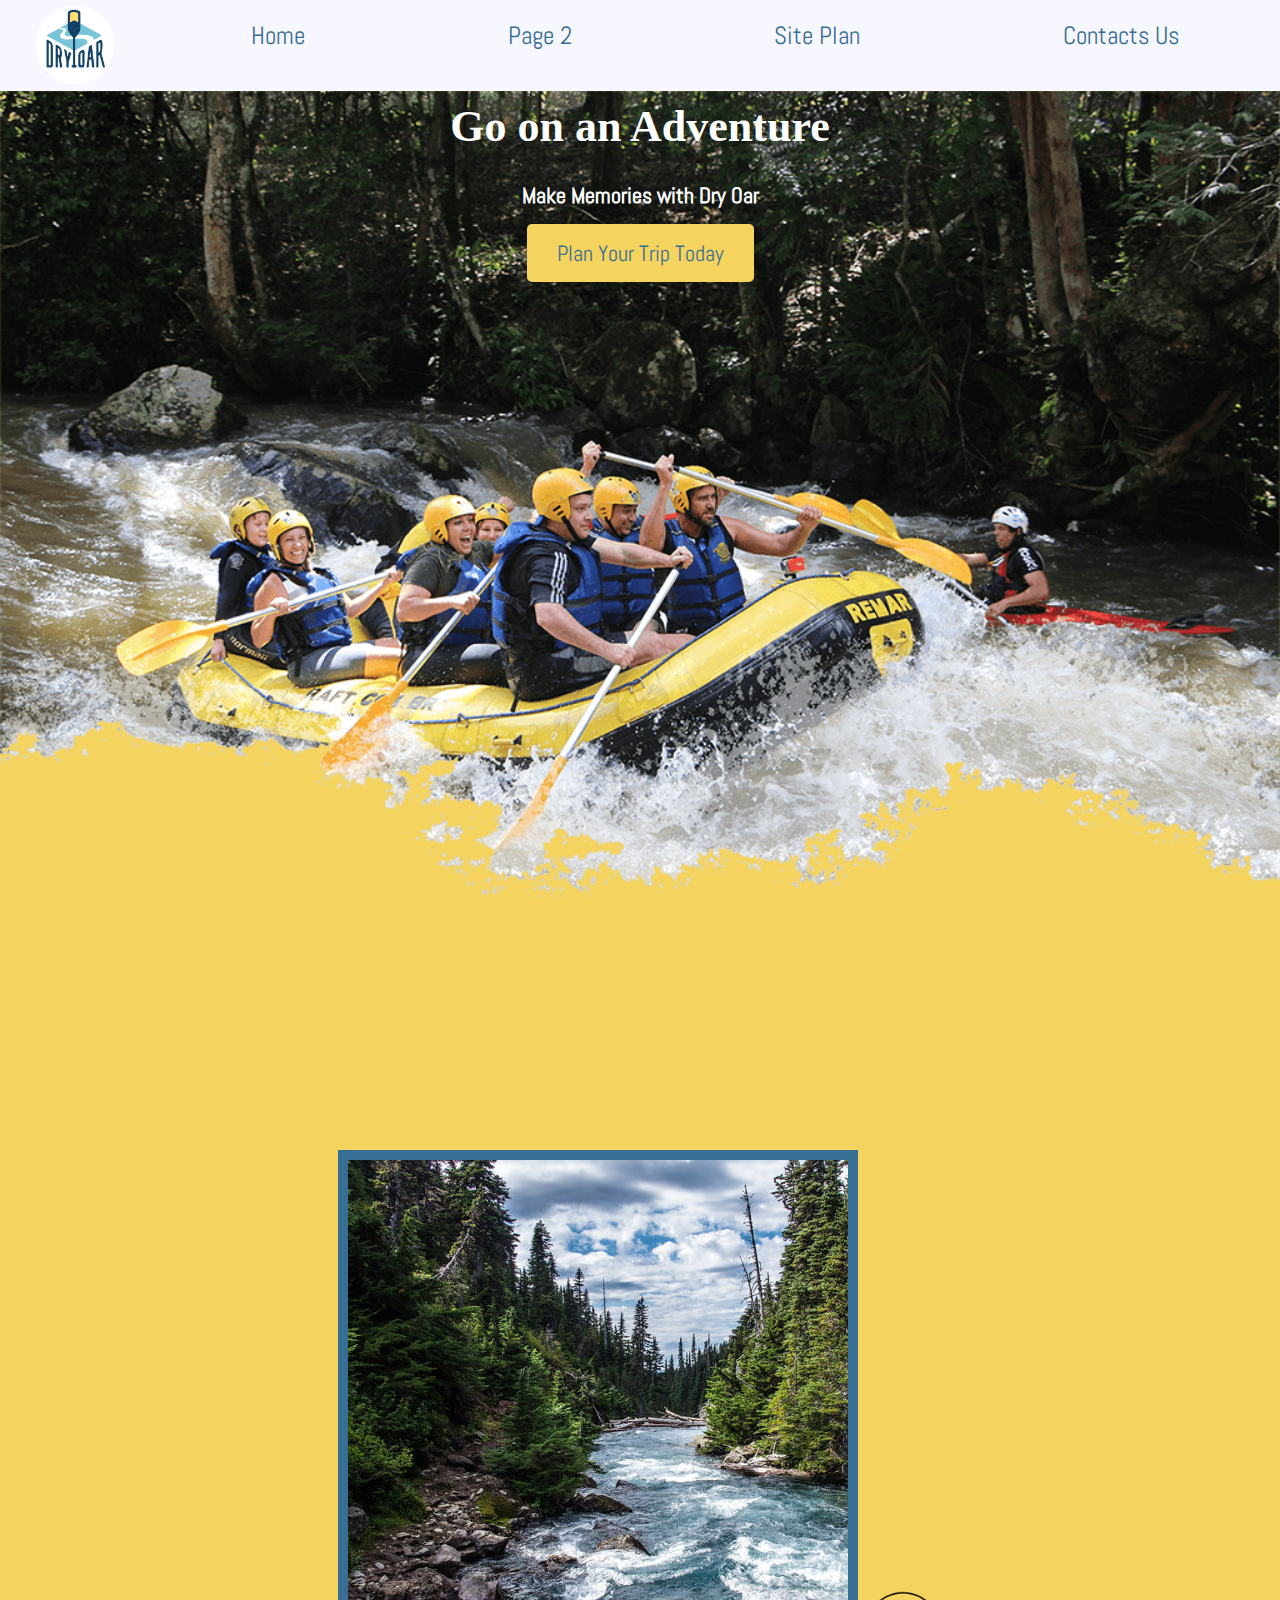
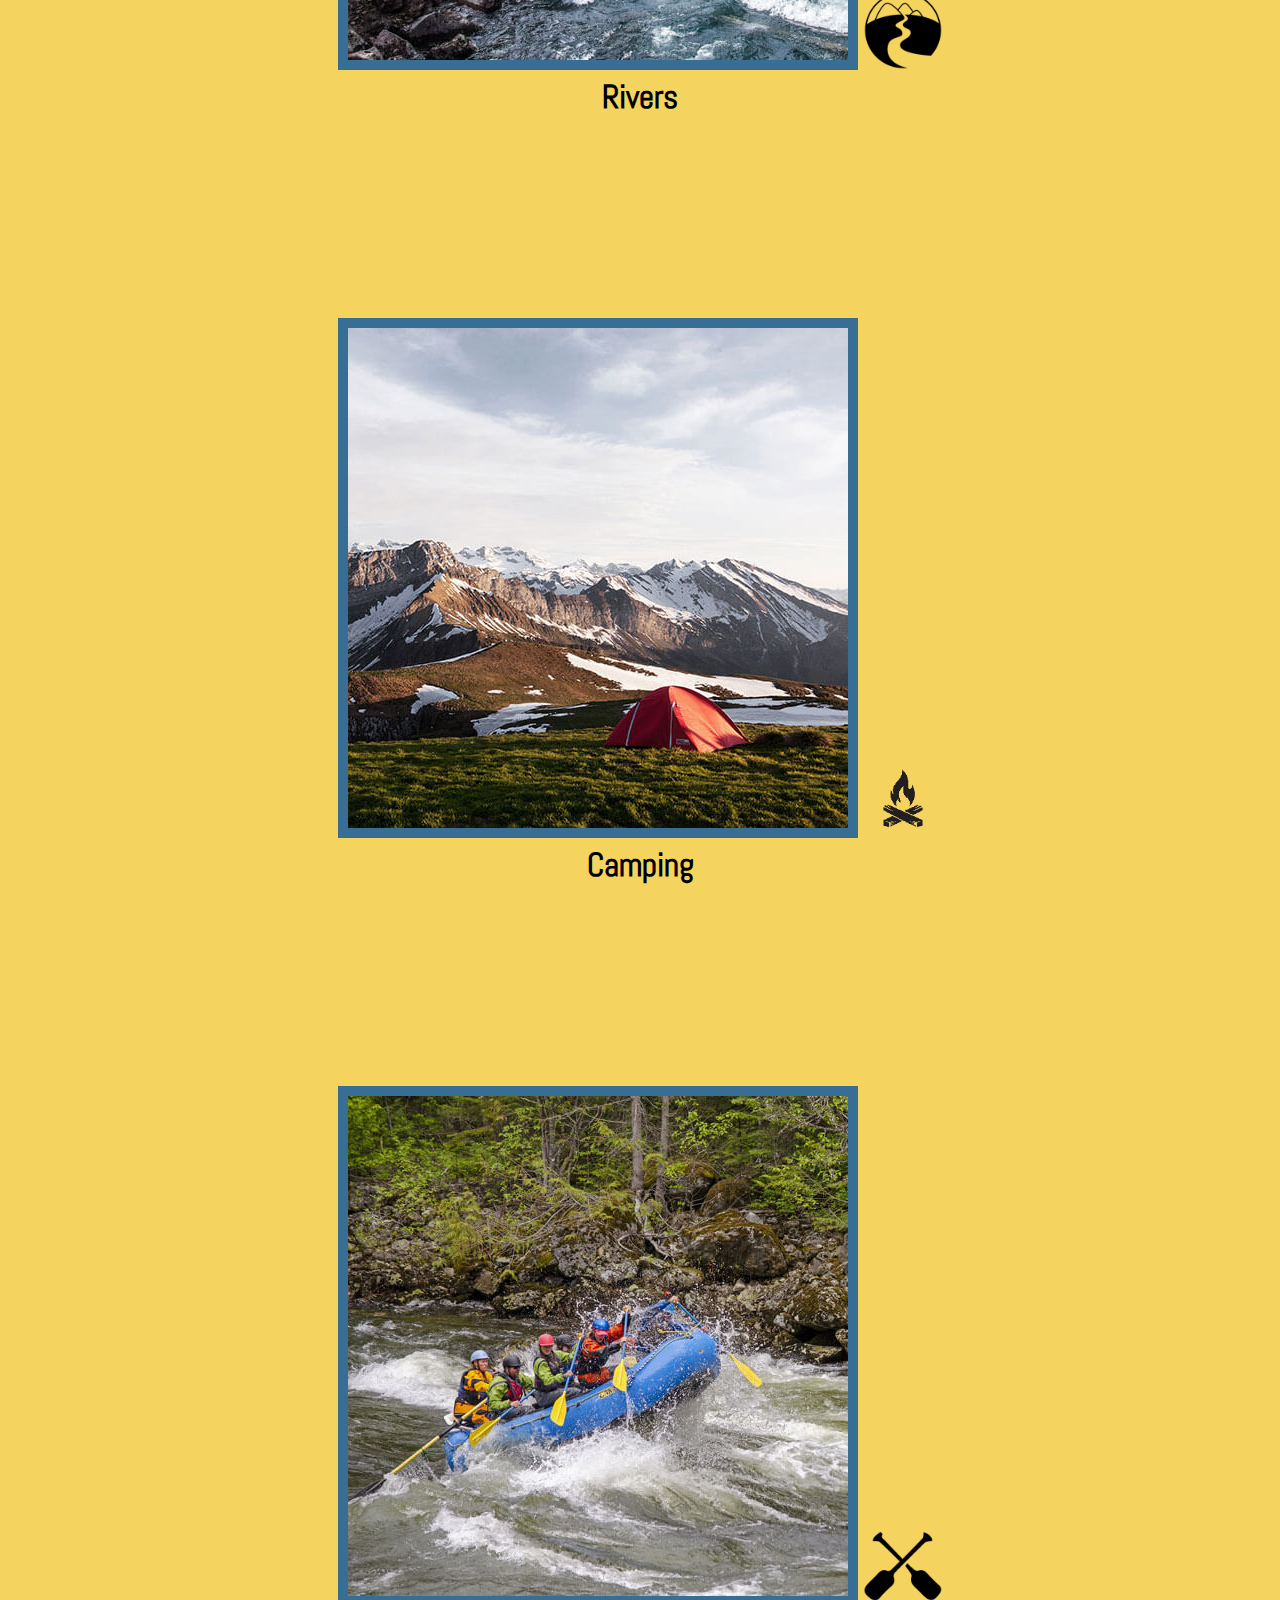
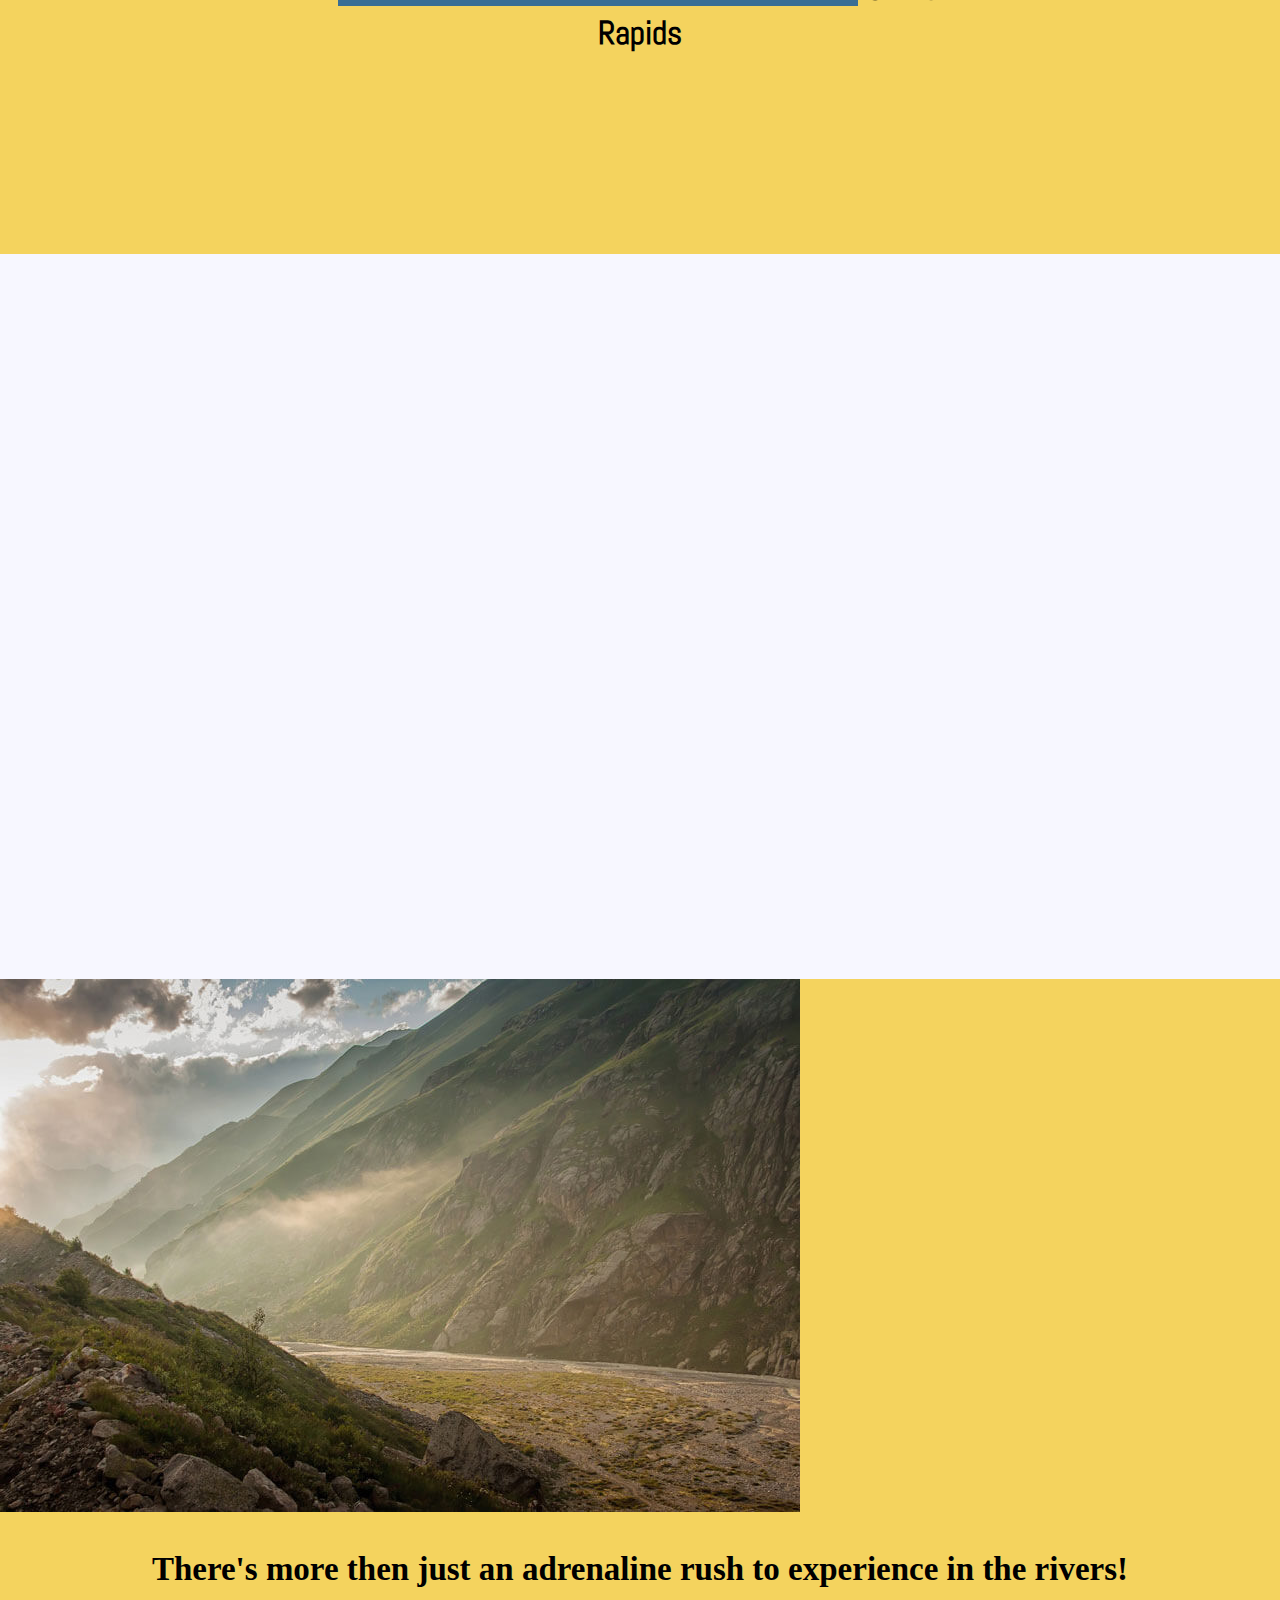
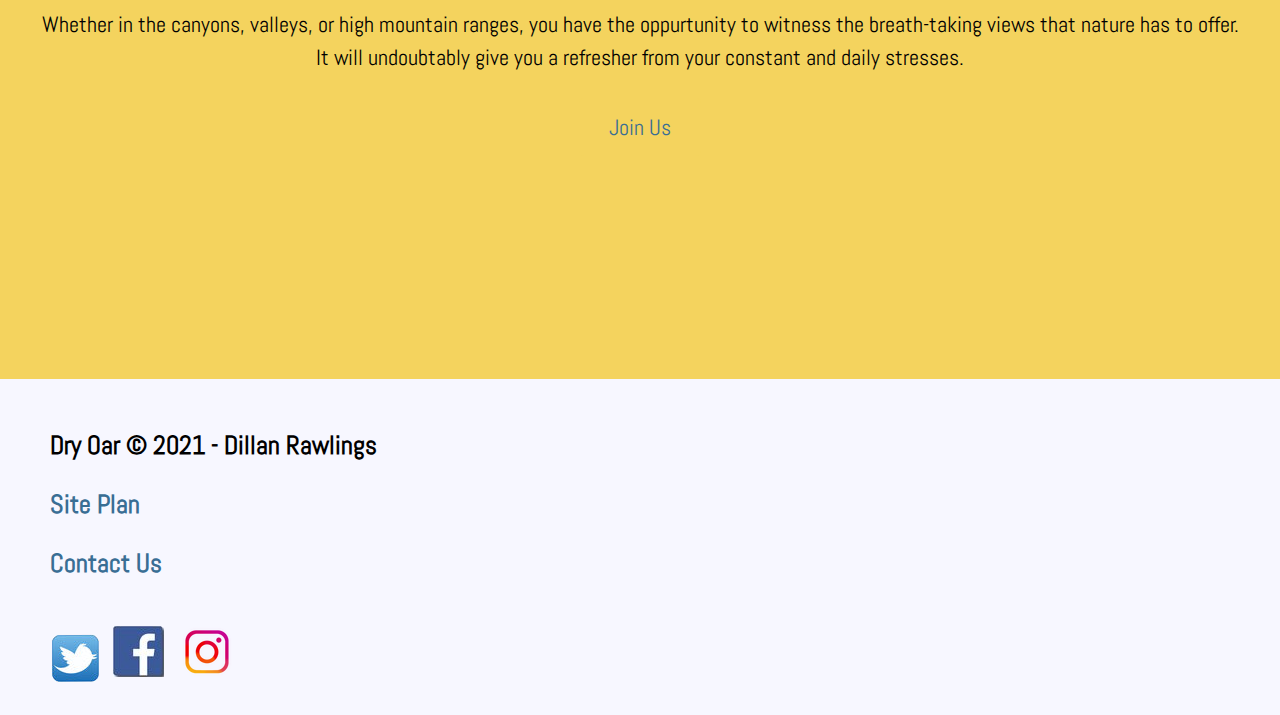
==== commit 4a079a60: "grid_stuff" ====
--- a/index.html
+++ b/index.html
@@ -19,7 +19,6 @@
                 <a href="site-plan-rafting.html"> Site Plan</a>
                 <a href="contactus.html">Contacts Us</a>
             </nav>
-    
         </header> 
         <div id="hero">
             <div id="hero-box">
--- a/styles/style.css
+++ b/styles/style.css
@@ -2,8 +2,32 @@
 
 
 
+header {
+    background-color: #f7f7ff;
+    display: grid;
+    grid-template-columns: 150px auto;
+
+}
+nav {
+    display: flex;
+    justify-content: space-around;
+}
 #hero {
     max-width: 1600px;
+    display: grid;
+    grid-template-columns: 1fr 3fr 1fr;
+}
+#hero-box {
+    grid-column: 1/4;
+    grid-row: 1/3;
+}
+#hero-msg {
+    grid-column: 2/3;
+    grid-row: 1/2;
+    color: white;
+}
+#hero-msg h1, #hero-msg h4 {
+    color: white;
 }
 #content {
     max-width: 1600px;
@@ -14,6 +38,8 @@
 }
 #logo_link {
     padding-top: 5px;
+    justify-self: center;
+    align-self: center;
 }
 #hero-img {
     width: 100%;
@@ -26,6 +52,7 @@
     padding: 20px;
     /* 20px padding looks better to me */
 }
+
 .home-title {
     color: black;
     font-family: "Merienda One" , "Georgia" , Verdana;
@@ -36,8 +63,14 @@
     color: black;
 }
 #hero-msg, h1, h4 {
-    background-color:#f4d35e ;
+    /* background-color:#f4d35e ; */
     text-align: center;
+    
+}
+#hero-msg h4 {
+    color:white;
+    /* grid-column: 2/3; */
+
 }
 .icon {
     padding-top: 10px;
@@ -78,10 +111,7 @@
 h2 {
     margin: 0;
 }
-header {
-    background-color: #f7f7ff;
 
-}
 nav a:hover {
     background-color: #396E94;
     color: #f7f7ff;
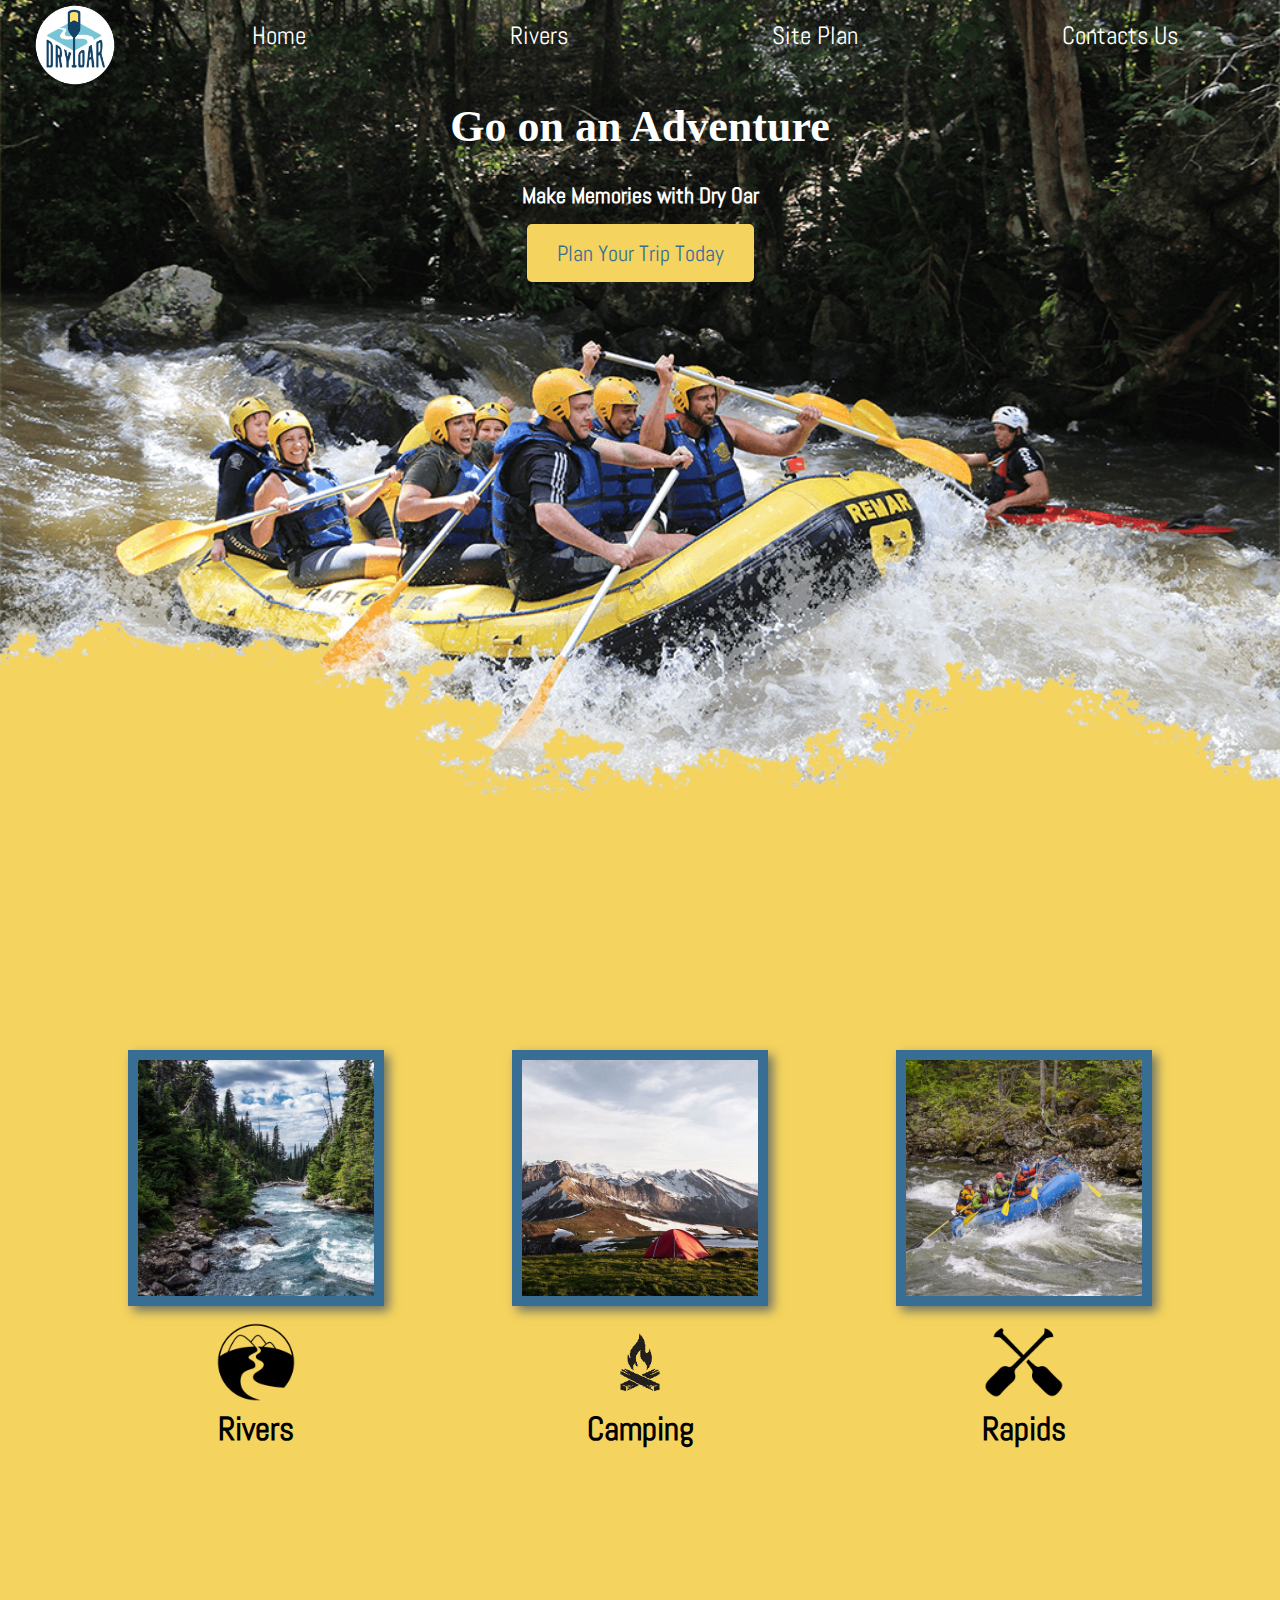
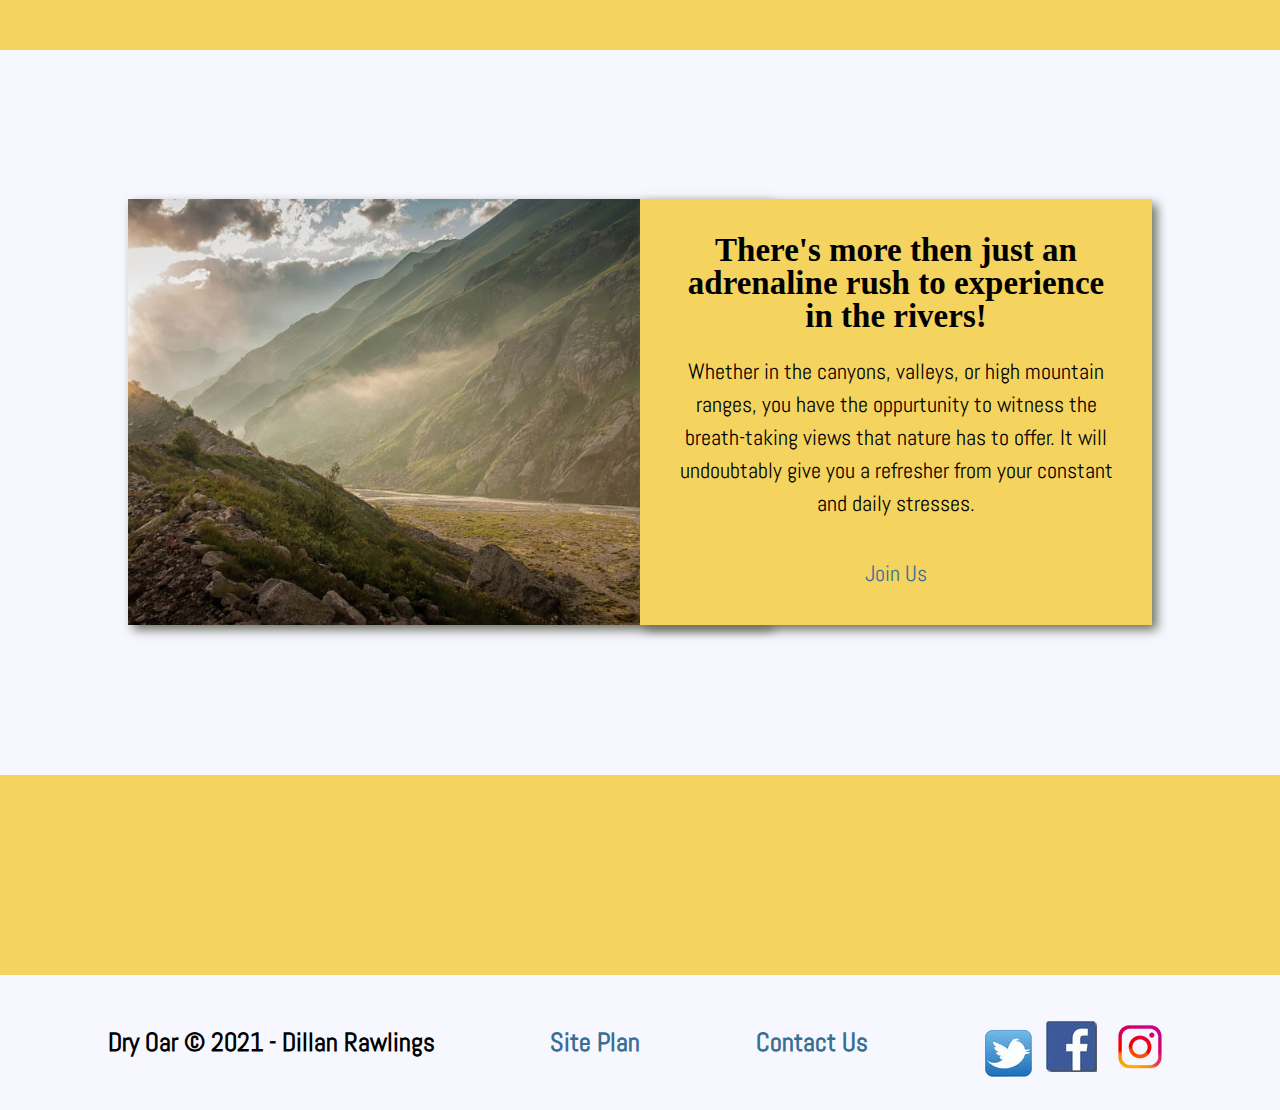
==== commit 0484b48e: "Rivers-page" ====
--- a/index.html
+++ b/index.html
@@ -15,7 +15,7 @@
             </a>
             <nav>
                 <a href="index.html">Home</a>
-                <a href="#">Page 2</a>
+                <a href="rivers.html">Rivers</a>
                 <a href="site-plan-rafting.html"> Site Plan</a>
                 <a href="contactus.html">Contacts Us</a>
             </nav>
--- a/styles/style.css
+++ b/styles/style.css
@@ -3,7 +3,7 @@
 
 
 header {
-    background-color: #f7f7ff;
+    /* background-color: #f7f7ff; */
     display: grid;
     grid-template-columns: 150px auto;
 
@@ -16,15 +16,20 @@
     max-width: 1600px;
     display: grid;
     grid-template-columns: 1fr 3fr 1fr;
+    margin-top: -100px;
+    
 }
 #hero-box {
     grid-column: 1/4;
     grid-row: 1/3;
+    z-index: -1;
 }
 #hero-msg {
     grid-column: 2/3;
     grid-row: 1/2;
     color: white;
+    margin-top: 100px;
+    /* follows #hero margin-top */
 }
 #hero-msg h1, #hero-msg h4 {
     color: white;
@@ -46,7 +51,8 @@
 }
 nav a {
     text-align:center;
-    color: #396E94;
+    /* color: #396E94; */
+    color: white; /* for thw nav words to show better with no nav backgorund over hero */ 
     font-size: 25px;
     text-decoration: none;
     padding: 20px;
@@ -72,6 +78,12 @@
     /* grid-column: 2/3; */
 
 }
+.home-grid {
+    display: grid;
+    grid-template-columns: repeat(10, 1fr);
+    grid-template-rows: auto;
+
+}
 .icon {
     padding-top: 10px;
 }
@@ -87,19 +99,46 @@
 .card-img {
     border: 10px solid #396E94;
     /* This is the colored border around the three photos! */
-
+    width: 100%;
+    transition: transform .5s;
+    box-shadow: 5px 5px 10px #6f7364;
+}
+.card-img:hover {
+    opacity: .6;
+    transform: scale(1.1);
+}
+.card-img, .mountains {
+    width: 100%;
 }
 .rivers-card, .camping-card, .rapids-card {
     margin: 200px 0;
+}
+.rivers-card {
+    grid-column: 2/4;
+    grid-row: 2/3;
+}
+.camping-card {
+    grid-column: 5/7;
+    grid-row: 2/3;
+}
+.rapids-card {
+    grid-column: 8/10;
+    grid-row: 2/3;
 }
 .mountains { 
     text-align:center;
     /* margin: 0 auto; */
+    width: 100%;
+    grid-column: 2/7;
+    grid-row: 5/8;
+    box-shadow: 5px 5px 10px #6f7364;
 }
 /* ^^^^^^^ ???????? Why is this image not wanting to center??? */
 #background { 
     height:725px;
     background-color: #f7f7ff;
+    grid-column: 1/11;
+    grid-row: 4/9;
 }
 body {
     background-color:#f4d35e;
@@ -133,6 +172,10 @@
     background-color: #f4d35e;
     line-height: 1.5em;
     padding: 35px;
+    grid-column: 6/10;
+    grid-row: 6/7;
+    box-shadow: 5px 5px 10px #6f7364;
+
 }
 .msg p {
     color:black;
@@ -146,6 +189,9 @@
     background-color: #f7f7ff;
     padding: 25px 50px;
     margin-top: 200px;
+    display: flex;
+    justify-content: space-around;
+    align-items: center;
 }
 footer .social img {
     padding-top: 15px;
@@ -163,3 +209,104 @@
 footer a:hover {
     color:black;
 }
+/* CSS FOR PAGE 2/RIVERS */
+
+.active {
+    color: #d9c2a3;
+    background-color: black; 
+}
+.rivers-grid {
+    display: grid;
+    grid-template-columns: 1fr 1fr 3fr 1fr 1fr 3fr 1fr 1fr;
+    justify-items: center;
+    grid-row-gap: 2em;
+    max-width: 1400px;
+    margin: 0 auto;
+}
+.rivers-title {
+    font-family: 'Rock Salt', 'Bradley Hand', sans-serif;
+    font-size: 40px;
+    letter-spacing: 3px;
+    color: #6f7364;
+    margin: 100px 0;
+    border-top: 5px double;
+    border-bottom: 5px double;
+    grid-column: 2/8;
+    grid-row: 1/2;
+    justify-self: stretch;
+    text-align: center;
+}
+.river1-img {
+    grid-column: 2/5;
+    grid-row: 2/5;
+    width: 100%;
+    box-shadow: 5px 5px 10px #6f7364;
+}
+.river1-text {
+    grid-column: 4/7;
+    grid-row: 3/4;
+}
+.river2-img {
+    grid-column: 5/8;
+    grid-row: 6/9;
+    width: 100%;
+    box-shadow: 5px 5px 10px #6f7364;
+}
+.river2-text {
+    grid-column: 3/6;
+    grid-row: 7/8;
+}
+.river1-text, .river2-text {
+    background-color: #d9c2a3;
+    overflow: hidden; /* ADDED */
+    height: auto; /* ADDED */
+    height: 275px;
+    padding: 35px;
+    line-height: 1.5em;
+    box-shadow: 5px 5px 10px #6f7364;
+    font-size: 15px;
+}
+/* DO NOT PLACE ANYTHING UNDERNEATH FOLLOWING */
+
+@media screen and (max-width: 900px) {
+    #hero, .home-grid {
+        display: block;
+        height: auto;
+    }
+    nav, footer {
+        flex-direction: column;
+    }
+    nav a {
+        display: block;
+        padding: 15px;
+    }
+    #hero {
+        margin-top: 0;
+    }
+    #hero-msg {
+        margin-top: 0;
+    }
+    #hero-msg h4 {
+        display: none;
+    }
+    .home-title {
+        font-size: 25px;
+        color: #6f7364;
+    }
+    .rivers-card, .camping-card, .rapids-card { 
+        margin: 50px auto;
+        width: 60%;
+    }
+    #background {
+        display: none;
+    }
+    .mountains, .msg {
+        width: 80%;
+        display: block;
+        margin: 0 auto;
+    }
+    footer {
+        margin-top: 25px;
+    }
+}
+
